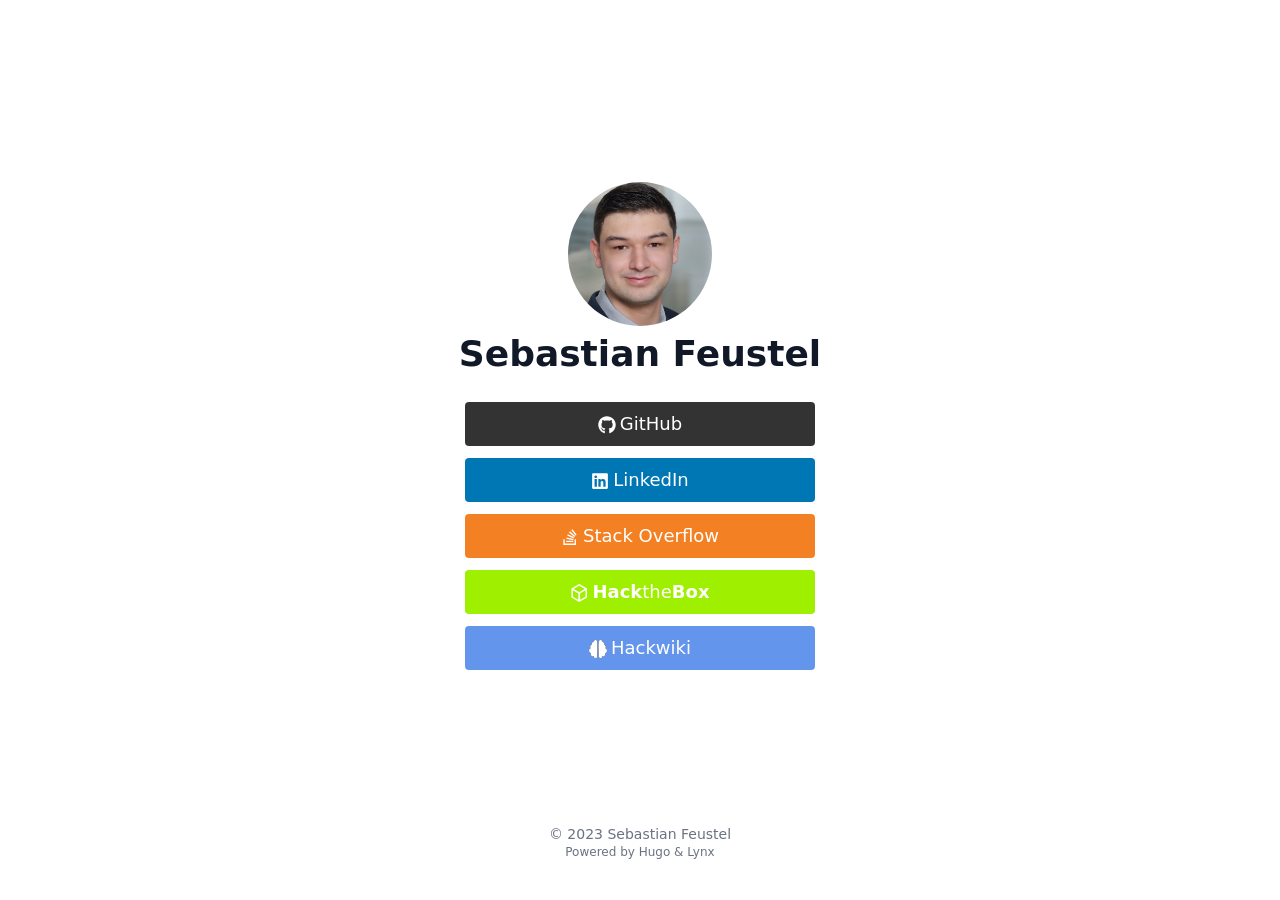
==== index.html @ b4633bc4 "deploy: 1fd97007da37c9fd7b7500e4344cee92bce7c989" ====
<!doctype html><html lang=en><head><meta charset=utf-8><meta http-equiv=content-language content="en"><meta name=viewport content="width=device-width,initial-scale=1"><meta http-equiv=x-ua-compatible content="ie=edge"><title>Sebastian Feustel</title><meta name=title content="Sebastian Feustel"><meta name=description content><link rel=canonical href=/><link rel=alternate type=application/rss+xml href=/index.xml title="Sebastian Feustel"><link type=text/css rel=stylesheet href=/css/main.bundle.min.7f6e13c1ea266395539e317a3285fc0cc90fae1aa5d94341750a1a6037266c50425f07208c9a11a8881cf51a8db56cc161882a29900868217fe468737ee3cead.css integrity="sha512-f24TweomY5VTnjF6MoX8DMkPrhql2UNBdQoaYDcmbFBCXwcgjJoRqIgc9RqNtWzBYYgqKZAIaCF/5GhzfuPOrQ=="><link rel=apple-touch-icon sizes=180x180 href=/apple-touch-icon.png><link rel=icon type=image/png sizes=32x32 href=/favicon-32x32.png><link rel=icon type=image/png sizes=16x16 href=/favicon-16x16.png><link rel=manifest href=/site.webmanifest><meta property="og:title" content="Sebastian Feustel"><meta property="og:description" content><meta property="og:type" content="website"><meta property="og:url" content="/"><meta name=twitter:card content="summary"><meta name=twitter:title content="Sebastian Feustel"><meta name=twitter:description content><meta name=generator content="Hugo 0.117.0"><meta name=author content="Sebastian Feustel"><link href=https://github.com/53845714nF rel=me><link href=https://www.linkedin.com/in/sebastian-feustel-842a1a1ab/ rel=me><link href=#ZgotmplZ rel=me><link href=#ZgotmplZ rel=me><link href=#ZgotmplZ rel=me></head><body class="flex flex-col h-screen px-6 m-auto text-lg leading-7 bg-neutral max-w-7xl text-neutral-900 dark:bg-neutral-800 dark:text-white sm:px-14 md:px-24 lg:px-32"><main class=flex-grow><article class="flex flex-col items-center justify-center h-full mt-10 text-center"><header class="flex flex-col items-center mb-3"><img class="mb-2 rounded-full h-36 w-36" width=144 height=144 alt="Sebastian Feustel" src=img/me.jpg><h1 class="text-4xl font-extrabold dark:text-white">Sebastian Feustel</h1></header><div class="flex flex-col flex-wrap min-w-full mt-4 sm:min-w-0"><a class="link link-github mb-3 min-w-full rounded py-2 text-lg sm:px-24" href=https://github.com/53845714nF target=_blank rel="me noopener noreferrer"><span class=mr-1><span class="relative inline-block align-text-bottom icon"><svg aria-hidden="true" focusable="false" data-prefix="fab" data-icon="github" class="svg-inline--fa fa-github fa-w-16" role="img" xmlns="http://www.w3.org/2000/svg" viewBox="0 0 496 512"><path fill="currentcolor" d="M165.9 397.4c0 2-2.3 3.6-5.2 3.6-3.3.3-5.6-1.3-5.6-3.6.0-2 2.3-3.6 5.2-3.6 3-.3 5.6 1.3 5.6 3.6zm-31.1-4.5c-.7 2 1.3 4.3 4.3 4.9 2.6 1 5.6.0 6.2-2s-1.3-4.3-4.3-5.2c-2.6-.7-5.5.3-6.2 2.3zm44.2-1.7c-2.9.7-4.9 2.6-4.6 4.9.3 2 2.9 3.3 5.9 2.6 2.9-.7 4.9-2.6 4.6-4.6-.3-1.9-3-3.2-5.9-2.9zM244.8 8C106.1 8 0 113.3.0 252c0 110.9 69.8 205.8 169.5 239.2 12.8 2.3 17.3-5.6 17.3-12.1.0-6.2-.3-40.4-.3-61.4.0.0-70 15-84.7-29.8.0.0-11.4-29.1-27.8-36.6.0.0-22.9-15.7 1.6-15.4.0.0 24.9 2 38.6 25.8 21.9 38.6 58.6 27.5 72.9 20.9 2.3-16 8.8-27.1 16-33.7-55.9-6.2-112.3-14.3-112.3-110.5.0-27.5 7.6-41.3 23.6-58.9-2.6-6.5-11.1-33.3 2.6-67.9 20.9-6.5 69 27 69 27 20-5.6 41.5-8.5 62.8-8.5s42.8 2.9 62.8 8.5c0 0 48.1-33.6 69-27 13.7 34.7 5.2 61.4 2.6 67.9 16 17.7 25.8 31.5 25.8 58.9.0 96.5-58.9 104.2-114.8 110.5 9.2 7.9 17 22.9 17 46.4.0 33.7-.3 75.4-.3 83.6.0 6.5 4.6 14.4 17.3 12.1C428.2 457.8 496 362.9 496 252 496 113.3 383.5 8 244.8 8zM97.2 352.9c-1.3 1-1 3.3.7 5.2 1.6 1.6 3.9 2.3 5.2 1 1.3-1 1-3.3-.7-5.2-1.6-1.6-3.9-2.3-5.2-1zm-10.8-8.1c-.7 1.3.3 2.9 2.3 3.9 1.6 1 3.6.7 4.3-.7.7-1.3-.3-2.9-2.3-3.9-2-.6-3.6-.3-4.3.7zm32.4 35.6c-1.6 1.3-1 4.3 1.3 6.2 2.3 2.3 5.2 2.6 6.5 1 1.3-1.3.7-4.3-1.3-6.2-2.2-2.3-5.2-2.6-6.5-1zm-11.4-14.7c-1.6 1-1.6 3.6.0 5.9 1.6 2.3 4.3 3.3 5.6 2.3 1.6-1.3 1.6-3.9.0-6.2-1.4-2.3-4-3.3-5.6-2z"/></svg></span></span>GitHub</a>
<a class="link link-linkedin mb-3 min-w-full rounded py-2 text-lg sm:px-24" href=https://www.linkedin.com/in/sebastian-feustel-842a1a1ab/ target=_blank rel="me noopener noreferrer"><span class=mr-1><span class="relative inline-block align-text-bottom icon"><svg aria-hidden="true" focusable="false" data-prefix="fab" data-icon="linkedin" class="svg-inline--fa fa-linkedin fa-w-14" role="img" xmlns="http://www.w3.org/2000/svg" viewBox="0 0 448 512"><path fill="currentcolor" d="M416 32H31.9C14.3 32 0 46.5.0 64.3v383.4C0 465.5 14.3 480 31.9 480H416c17.6.0 32-14.5 32-32.3V64.3c0-17.8-14.4-32.3-32-32.3zM135.4 416H69V202.2h66.5V416zm-33.2-243c-21.3.0-38.5-17.3-38.5-38.5S80.9 96 102.2 96c21.2.0 38.5 17.3 38.5 38.5.0 21.3-17.2 38.5-38.5 38.5zm282.1 243h-66.4V312c0-24.8-.5-56.7-34.5-56.7-34.6.0-39.9 27-39.9 54.9V416h-66.4V202.2h63.7v29.2h.9c8.9-16.8 30.6-34.5 62.9-34.5 67.2.0 79.7 44.3 79.7 101.9V416z"/></svg></span></span>LinkedIn</a>
<a class="link link-stack-overflow mb-3 min-w-full rounded py-2 text-lg sm:px-24" href=#ZgotmplZ target=_blank rel="me noopener noreferrer"><span class=mr-1><span class="relative inline-block align-text-bottom icon"><svg aria-hidden="true" focusable="false" data-prefix="fab" data-icon="stack-overflow" class="svg-inline--fa fa-stack-overflow fa-w-20" role="img" xmlns="http://www.w3.org/2000/svg" viewBox="0 0 384 512"><path fill="currentcolor" d="M290.7 311 95 269.7 86.8 309l195.7 41zm51-87L188.2 95.7l-25.5 30.8 153.5 128.3zm-31.2 39.7L129.2 179l-16.7 36.5L293.7 3e2zM262 32l-32 24 119.3 160.3 32-24zm20.5 328h-2e2v39.7h2e2zm39.7 80H42.7V320h-40v160h359.5V320h-40z"/></svg></span></span>Stack Overflow</a>
<a class="link link-hack-the-box mb-3 min-w-full rounded py-2 text-lg sm:px-24" href=https://app.hackthebox.com/profile/1563285 target=_blank rel="me noopener noreferrer"><span class=mr-1><span class="relative inline-block align-text-bottom icon"><svg width="800" height="800" viewBox="0 0 1024 1024" id="svg6" sodipodi:docname="hack-the-box.svg" inkscape:version="1.2.2 (b0a8486541, 2022-12-01)" xmlns:inkscape="http://www.inkscape.org/namespaces/inkscape" xmlns:sodipodi="http://sodipodi.sourceforge.net/DTD/sodipodi-0.dtd" xmlns="http://www.w3.org/2000/svg" xmlns:svg="http://www.w3.org/2000/svg"><sodipodi:namedview id="namedview3080" pagecolor="#ffffff" bordercolor="#666666" borderopacity="1" inkscape:showpageshadow="2" inkscape:pageopacity="0" inkscape:pagecheckerboard="0" inkscape:deskcolor="#d1d1d1" showgrid="false" inkscape:zoom=".5875" inkscape:cx="481.70213" inkscape:cy="465.53191" inkscape:window-width="1920" inkscape:window-height="1008" inkscape:window-x="0" inkscape:window-y="0" inkscape:window-maximized="1" inkscape:current-layer="svg6"/><defs id="defs10"/><path d="m514.12993 6.6526996c5.73215-1.581283 11.66193-1.383623 17.59174-.790641 7.5111.790641 13.8362 5.5344814 20.359 9.0923694C683.52462 90.855893 814.96858 166.95502 946.61019 242.8565c12.65025 6.32512 21.94028 19.766 21.14962 34.39285v469.838c.39533 13.24324-7.90639 25.49816-19.17301 31.62564-134.2112 77.48275-268.4224 155.16316-402.6336 232.64591-12.05726 7.9064-28.66072 8.104-40.91564.5929C373.1983 935.85274 241.55668 859.7536 109.71739 783.45683c-6.52277-3.95321-13.638552-7.11577-18.580037-13.04558-6.12746-6.72044-9.290012-15.81281-8.894705-24.90517V275.47041C81.847341 262.42484 90.149054 250.16992 101.21801 244.04246 233.84793 167.54801 366.28018 90.855893 498.71244 14.361434 503.85161 11.5942 508.59545 8.2339716 514.12993 6.6526996zm7.70874 93.8885404c-2.96489.39532-5.53447 1.97659-8.10407 3.36022-91.31895 52.77524-182.63791 105.35282-273.7592 158.32573-10.87131 6.12746-10.87131 23.91686.39532 29.84666 91.51661 53.17056 183.23089 105.94582 274.94517 158.91872 5.73214 3.75553 13.63854 3.75553 19.37069.0 91.71427-52.9729 183.42855-105.74816 274.94517-158.91872 11.06897-5.9298 11.26664-23.7192.19766-29.84666-91.51661-52.97291-183.2309-105.94582-274.94518-158.91872-3.75553-2.56958-8.49938-3.557877-13.04556-2.76723zM178.10779 373.90513c-6.9181 2.56958-11.46428 10.08067-11.06896 17.39409v316.05846c-.19766 7.11577 4.15086 13.63856 10.27832 16.80111 91.31895 52.77525 182.44025 105.55049 273.7592 158.12808 11.26663 6.9181 26.88179-2.76725 26.09113-15.81281V550.21793c.19767-6.52279-3.16255-12.84791-8.69703-16.20814L194.51358 375.68406c-4.74385-2.96489-11.06897-4.34852-16.40579-1.77893zm681.53197-.19767c-8.10406 3.75554-15.4175 8.69706-23.3239 13.04558-84.59852 48.82204-169.19702 97.84173-253.79554 146.66378-6.32514 3.16256-10.08066 9.883-9.883 16.99876v316.05848c-.79065 13.04556 14.8245 22.73091 26.09113 16.01047 91.31896-52.77525 182.63792-105.55049 273.75921-158.12808 6.12746-2.96489 10.67365-9.68532 10.27832-16.60344V389.9156c.19768-11.46429-12.65025-20.55667-23.12622-16.20814z" style="fill:#fff;stroke-width:1.97661" id="path4"/></svg></span></span><b>Hack</b>the<b>Box</b></a>
<a class="link link-hackwiki mb-3 min-w-full rounded py-2 text-lg sm:px-24" href=https://hackwiki.de target=_blank rel="me noopener noreferrer"><span class=mr-1><span class="relative inline-block align-text-bottom icon"><svg viewBox="0 0 512 512" id="svg4" sodipodi:docname="hackwiki.svg" inkscape:version="1.2.2 (b0a8486541, 2022-12-01)" xmlns:inkscape="http://www.inkscape.org/namespaces/inkscape" xmlns:sodipodi="http://sodipodi.sourceforge.net/DTD/sodipodi-0.dtd" xmlns="http://www.w3.org/2000/svg" xmlns:svg="http://www.w3.org/2000/svg"><defs id="defs8"/><sodipodi:namedview id="namedview6" pagecolor="#ffffff" bordercolor="#666666" borderopacity="1" inkscape:showpageshadow="2" inkscape:pageopacity="0" inkscape:pagecheckerboard="0" inkscape:deskcolor="#d1d1d1" showgrid="false" inkscape:zoom="1.8359375" inkscape:cx="256" inkscape:cy="256.27234" inkscape:window-width="1920" inkscape:window-height="1008" inkscape:window-x="0" inkscape:window-y="0" inkscape:window-maximized="1" inkscape:current-layer="svg4"/><path d="M184 0c30.9.0 56 25.1 56 56V456c0 30.9-25.1 56-56 56-28.9.0-52.7-21.9-55.7-50.1-5.2 1.4-10.7 2.1-16.3 2.1-35.3.0-64-28.7-64-64 0-7.4 1.3-14.6 3.6-21.2C21.4 367.4.0 338.2.0 304c0-31.9 18.7-59.5 45.8-72.3C37.1 220.8 32 207 32 192c0-30.7 21.6-56.3 50.4-62.6C80.8 123.9 80 118 80 112c0-29.9 20.6-55.1 48.3-62.1C131.3 21.9 155.1.0 184 0zM328 0c28.9.0 52.6 21.9 55.7 49.9C411.5 56.9 432 82 432 112c0 6-.8 11.9-2.4 17.4 28.8 6.2 50.4 31.9 50.4 62.6.0 15-5.1 28.8-13.8 39.7C493.3 244.5 512 272.1 512 304c0 34.2-21.4 63.4-51.6 74.8 2.3 6.6 3.6 13.8 3.6 21.2.0 35.3-28.7 64-64 64-5.6.0-11.1-.7-16.3-2.1-3 28.2-26.8 50.1-55.7 50.1-30.9.0-56-25.1-56-56V56c0-30.9 25.1-56 56-56z" id="path2"/><path style="fill:#fff;stroke-width:.544681" d="m181.37872 511.61745c-14.07745-.8523-25.9601-6.07844-36.07675-15.867-8.82254-8.53642-14.37584-19.2672-16.46644-31.81854-.18711-1.1234-.61639-2.04255-.95393-2.04255-.33755.0-2.71623.39633-5.28596.88073-6.90393 1.30142-19.17623.79985-26.370801-1.07777-6.018615-1.57072-14.839601-5.57887-20.020148-9.09691-4.410597-2.99518-11.795521-10.08077-15.273864-14.65476-3.817913-5.02052-8.897544-15.55378-10.646471-22.07682-1.338405-4.9919-1.461451-6.31114-1.47327-15.79574-.01192-9.56293.09877-10.76079 1.457366-15.7715.808645-2.98241 1.287775-5.56657 1.064735-5.74259-.22304-.17603-1.998719-1.04171-3.945953-1.92374-23.062322-10.44653-39.420179-30.58462-45.2967168-55.7646C.48515143 313.98694.09755043 298.84139 1.3340624 291.30711c1.8137992-11.05179 6.4950925-22.6741 13.0145356-32.31137 6.50653-9.61817 19.710568-21.28688 29.324964-25.91513l2.550159-1.22761-2.360411-3.31374c-4.975199-6.98458-9.110279-17.00588-10.694516-25.91798-1.014266-5.70574-.89019-16.64487.255225-22.50185 3.221857-16.4747 13.126514-31.45853 26.988642-40.82859 5.110523-3.45444 12.764955-7.08469 17.96279-8.51917 2.21458-.61117 4.105129-1.18984 4.201216-1.28592.09608-.0961-.183263-1.51139-.620773-3.14512-2.059977-7.69224-2.056905-19.69759.0073-28.60465 5.040635-21.750174 21.371126-39.468011 42.853726-46.49434l3.62545-1.185778.63191-3.649208C133.30577 21.97049 154.51284 2.6011767 179.1952.62909091 208.3055-1.6967804 233.82788 18.043869 238.86009 46.777731c1.20732 6.893824 1.20732 411.550719.0 418.444539-1.40229 8.00704-4.50374 15.61734-9.18556 22.53943-2.95472 4.36857-10.15607 11.47765-14.52562 14.33952-7.63112 4.99806-17.24278 8.54082-24.71719 9.11052-2.1332.16259-4.49132.35378-5.24025.42486-.74894.0711-2.46468.0625-3.81277-.0192z" id="path183"/><path style="fill:#fff;stroke-width:.544681" d="m322.92063 511.38238c-18.49696-1.46314-36.00519-13.41063-44.59191-30.42919-2.43601-4.82808-4.23407-10.27924-5.18883-15.73092-1.20732-6.89382-1.20732-411.550715.0-418.444539 2.09325-11.952436 7.348-21.897783 16.08195-30.437305 7.84069-7.6661411 17.42916-12.7826113 28.04212-14.9634554 5.41578-1.11288187 15.47494-1.15526638 20.98285-.088412 22.67807 4.3926289 40.39751 22.2934694 44.63847 45.0954434l.6745 3.626554 4.98607 1.726754c18.13441 6.280237 32.43943 20.205237 39.1829 38.141975 4.11465 10.944435 5.07956 26.139425 2.31536 36.461345-.43751 1.63373-.71686 3.04903-.62078 3.14512.0961.0961 1.98664.67475 4.20122 1.28592 5.01397 1.38374 12.99727 5.1244 17.91793 8.39565 13.90039 9.24096 24.3033 25.33538 27.2841 42.2114.92625 5.24409.92625 15.99847.0 21.24256-1.56823 8.87865-5.16437 17.67431-10.37928 25.38622l-2.61784 3.87133 2.52356 1.2147c5.96617 2.87176 13.53152 8.51228 19.71501 14.69899 9.55743 9.56241 15.41914 19.0132 19.57931 31.5676 3.18753 9.61919 3.99915 15.67093 3.64764 27.19806-.40711 13.35022-2.45387 21.72158-8.07411 33.02367-7.68336 15.45093-20.12785 27.77308-36.14239 35.78709-3.60295 1.80299-6.6091 3.33574-6.68033 3.40611-.0712.0704.53045 2.56158 1.33707 5.53602 1.35393 4.99266 1.46572 6.20303 1.45529 15.75702-.0104 9.53565-.12747 10.77697-1.48963 15.79574-1.77816 6.5515-6.87718 17.13966-10.63171 22.07682-3.47834 4.57399-10.86326 11.65958-15.27386 14.65476-5.14494 3.49385-13.78858 7.41777-19.93148 9.0482-7.46043 1.98012-19.0657 2.44942-26.67795 1.0788-2.88992-.52034-5.36249-.838-5.49458-.7059-.1321.13209-.49677 1.68944-.81039 3.46077-2.01664 11.39007-7.74817 22.112-16.18288 30.27317-12.07974 11.68799-26.87018 16.96932-43.7774 15.63193z" id="path185"/></svg></span></span>Hackwiki</a></div></article></main><footer class=py-10><div class=text-center><p class="text-sm text-neutral-500 dark:text-neutral-400">&copy;
2023
Sebastian Feustel</p><p class="text-xs text-neutral-500 dark:text-neutral-400">Powered by <a class="hover:underline hover:decoration-primary-400 hover:text-primary-500" href=https://gohugo.io/ target=_blank rel="noopener noreferrer">Hugo</a> & <a class="hover:underline hover:decoration-primary-400 hover:text-primary-500" href=https://git.io/hugo-lynx target=_blank rel="noopener noreferrer">Lynx</a></p></div></footer></body></html>
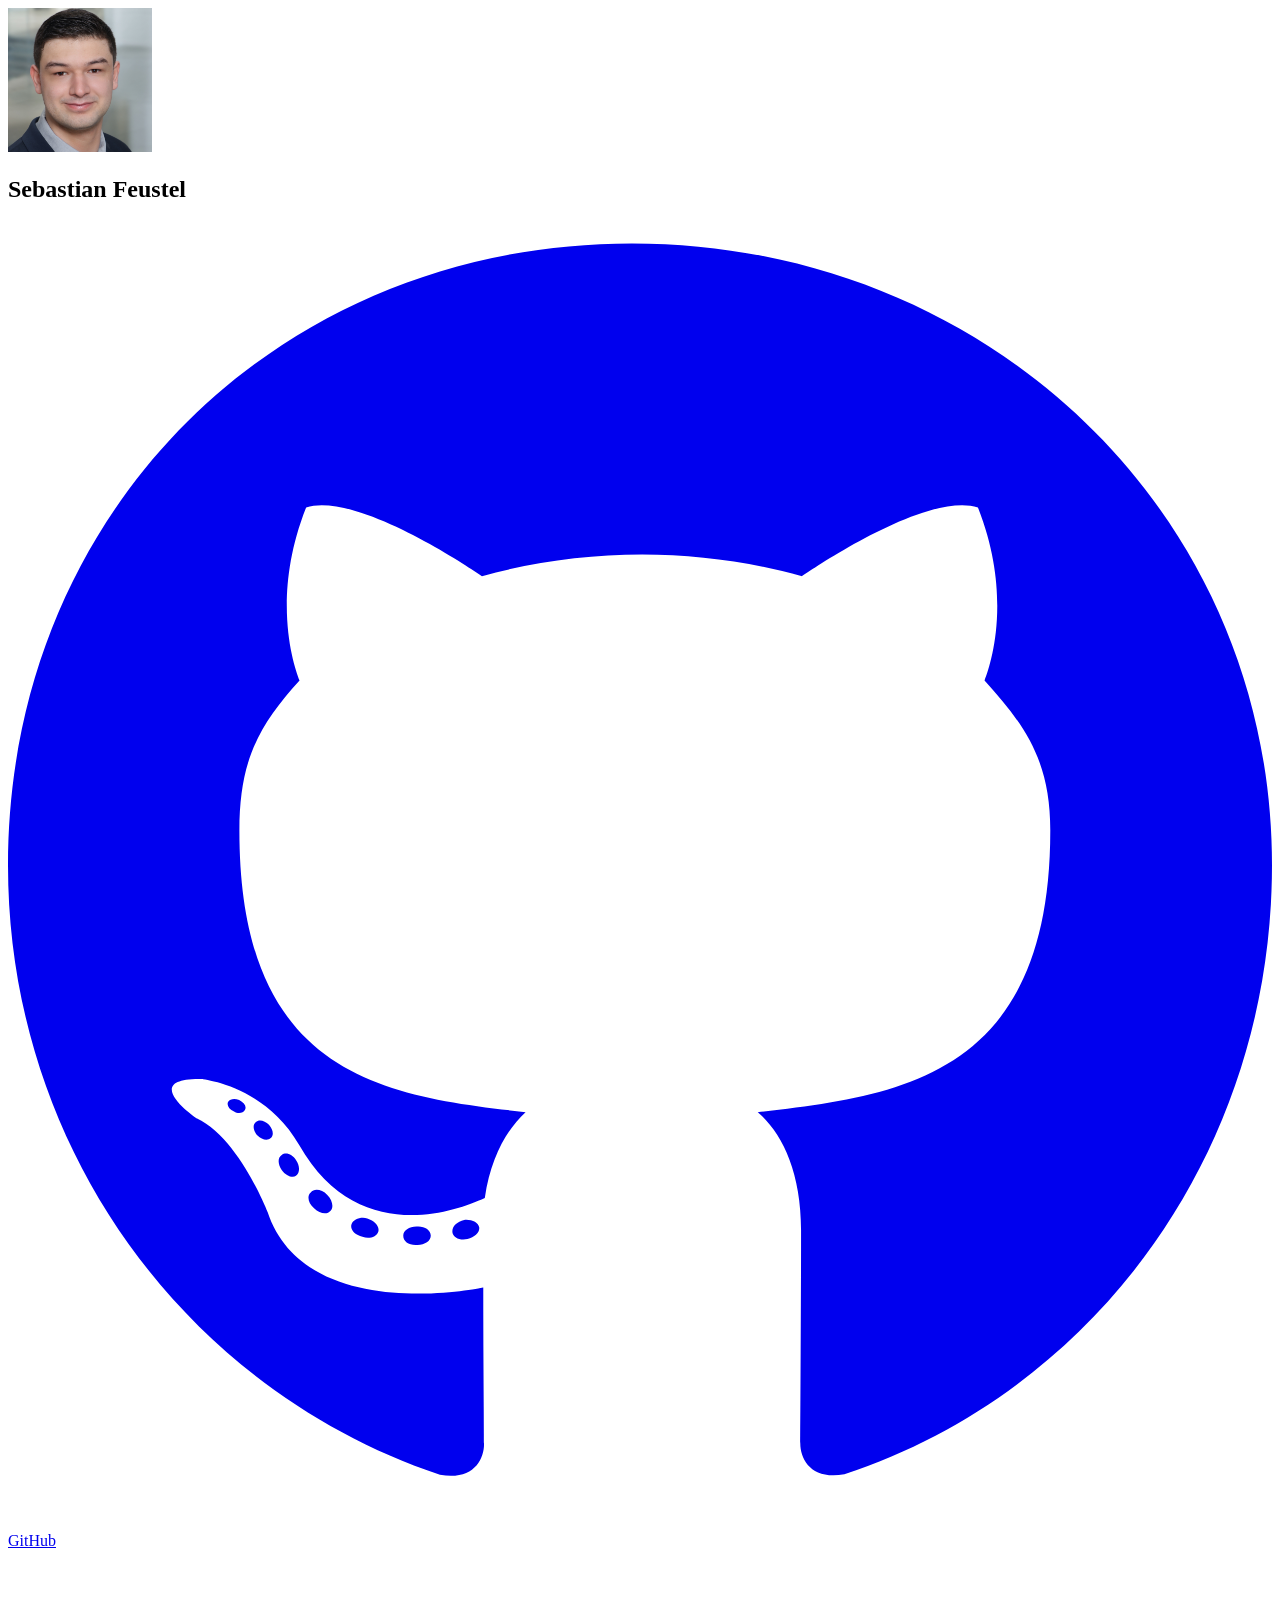
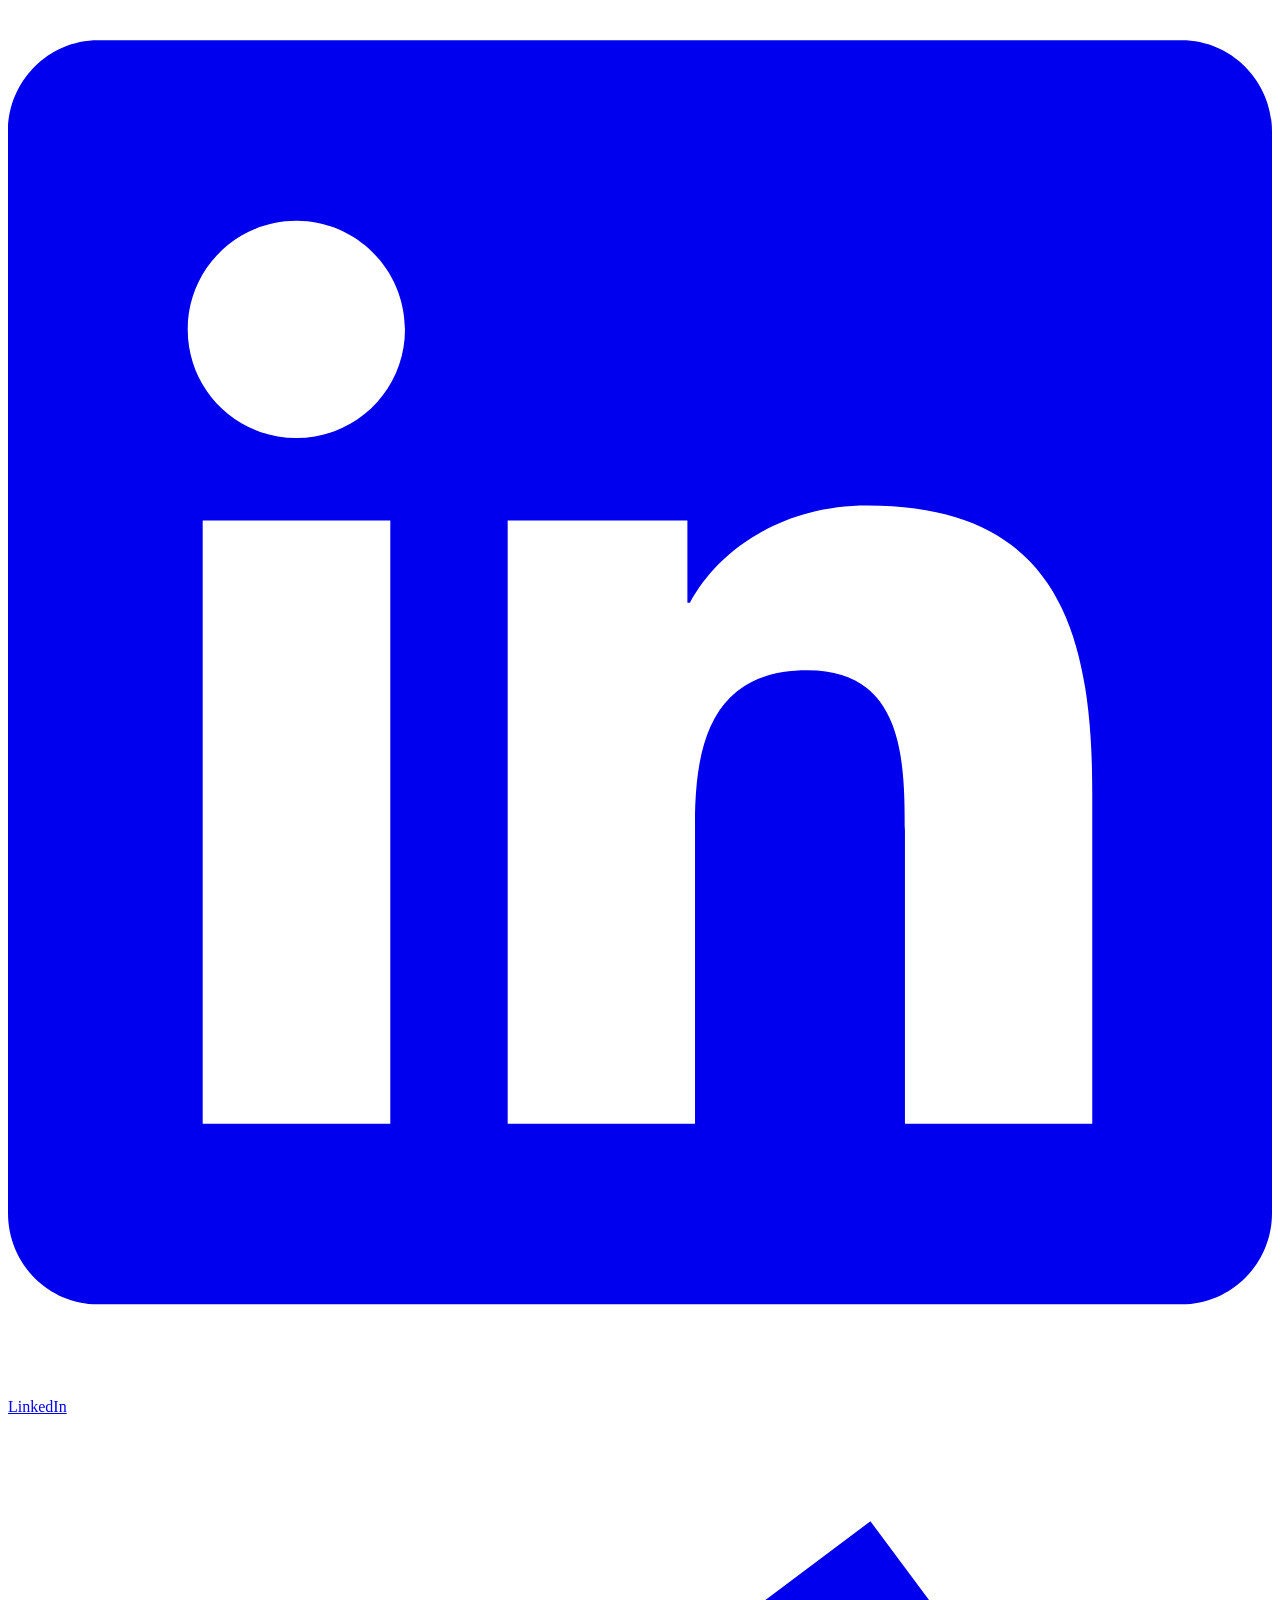
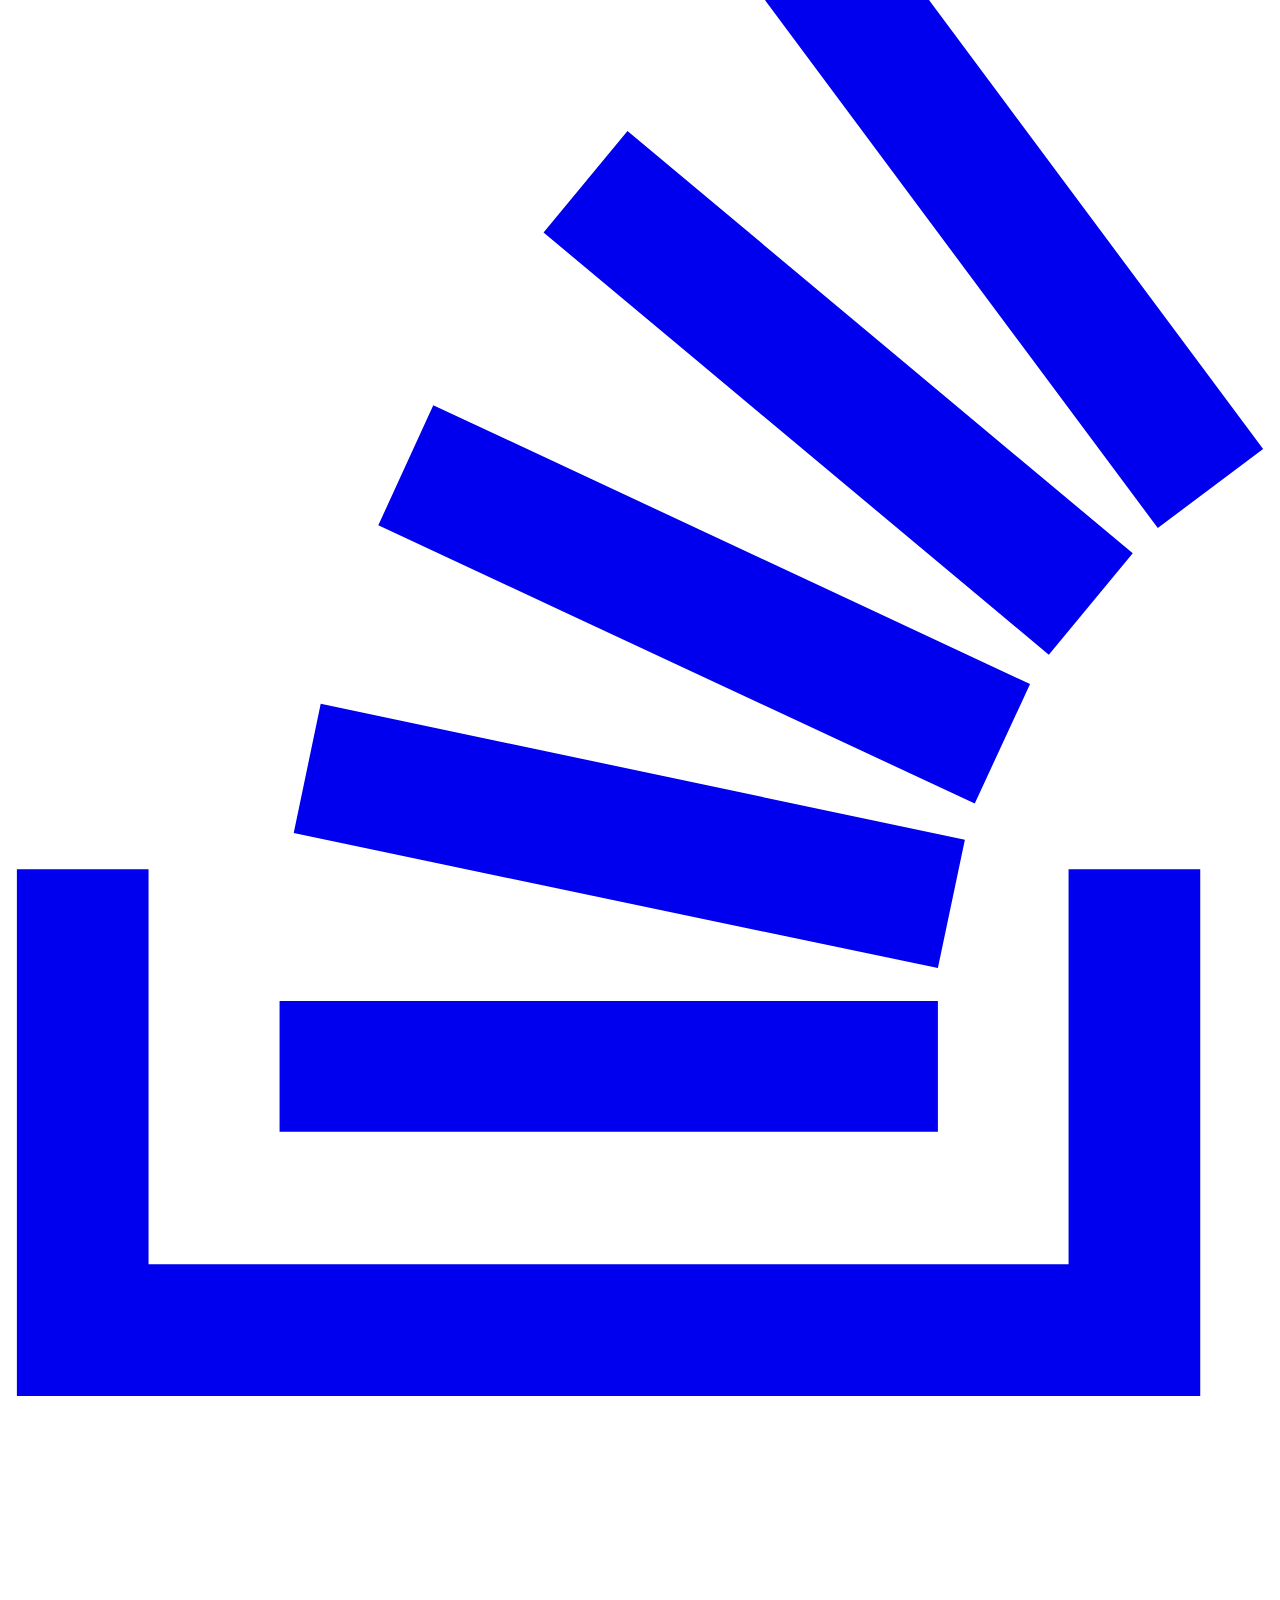
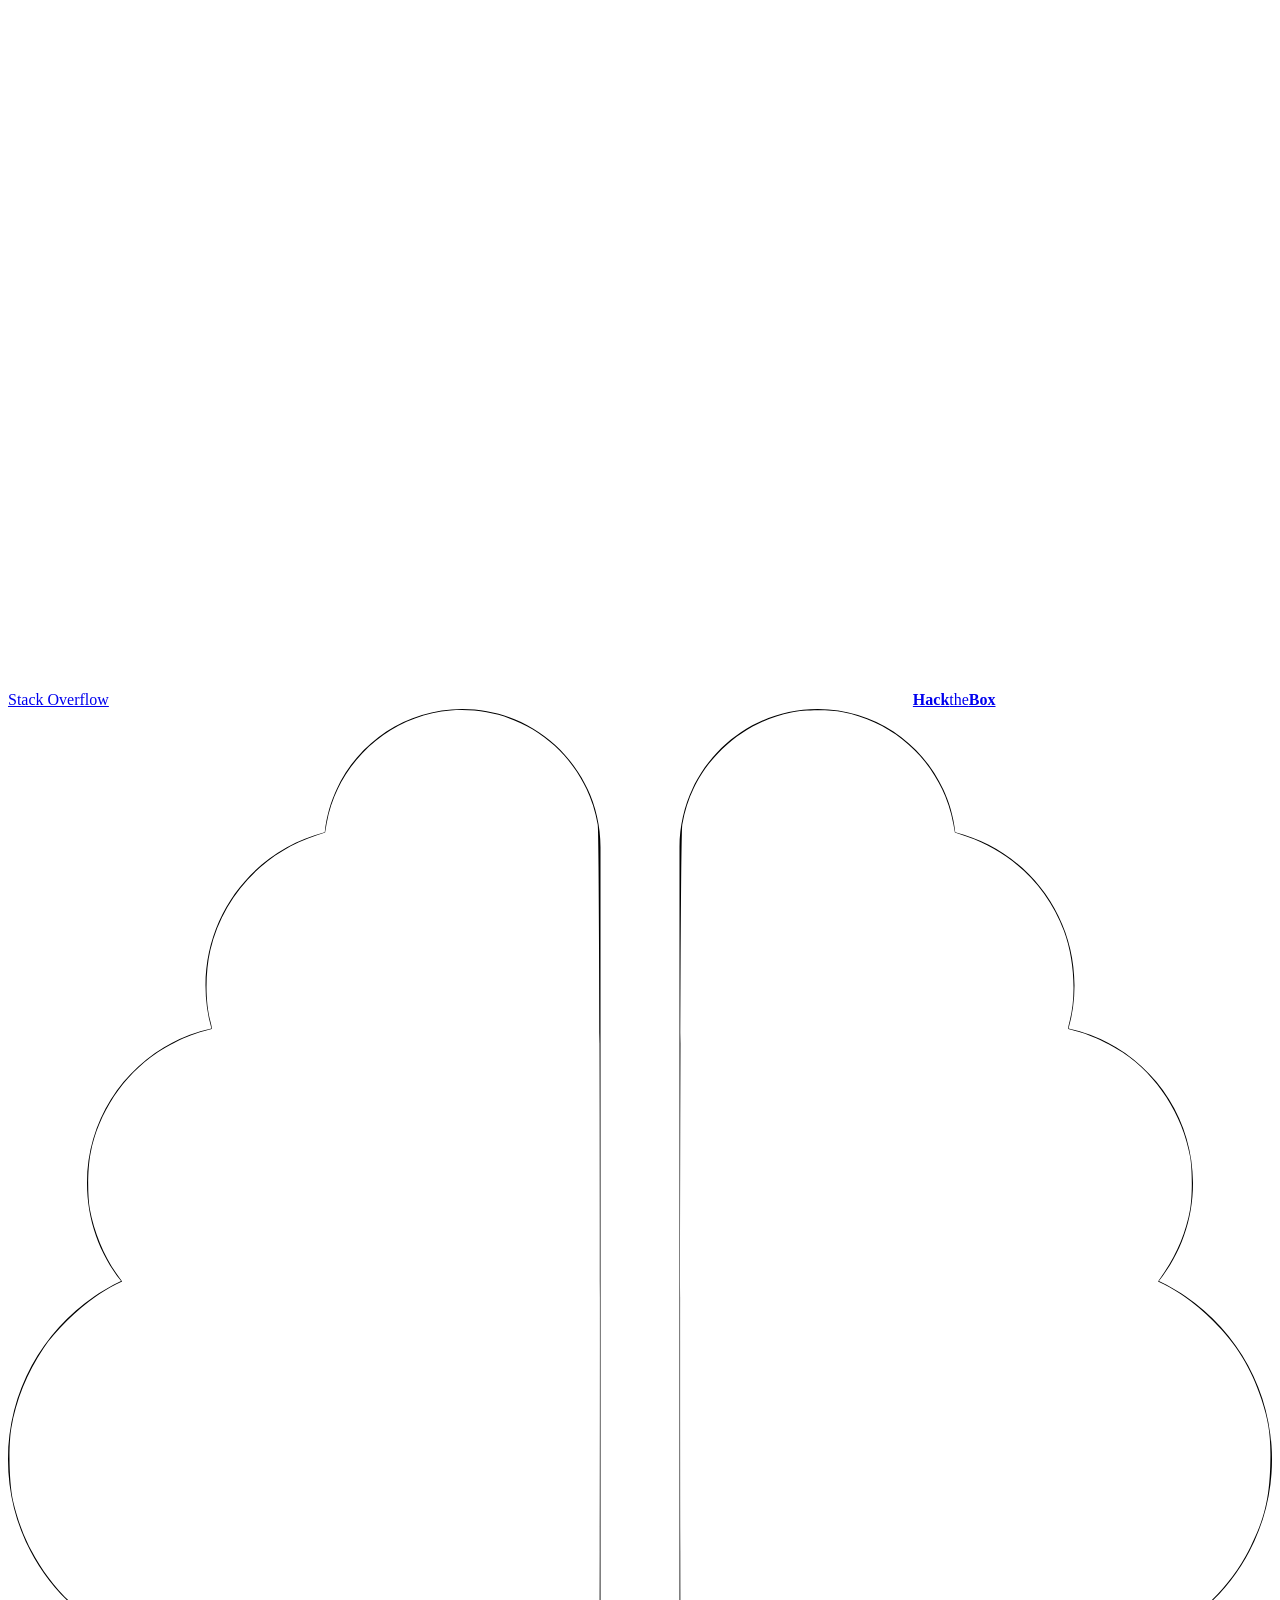
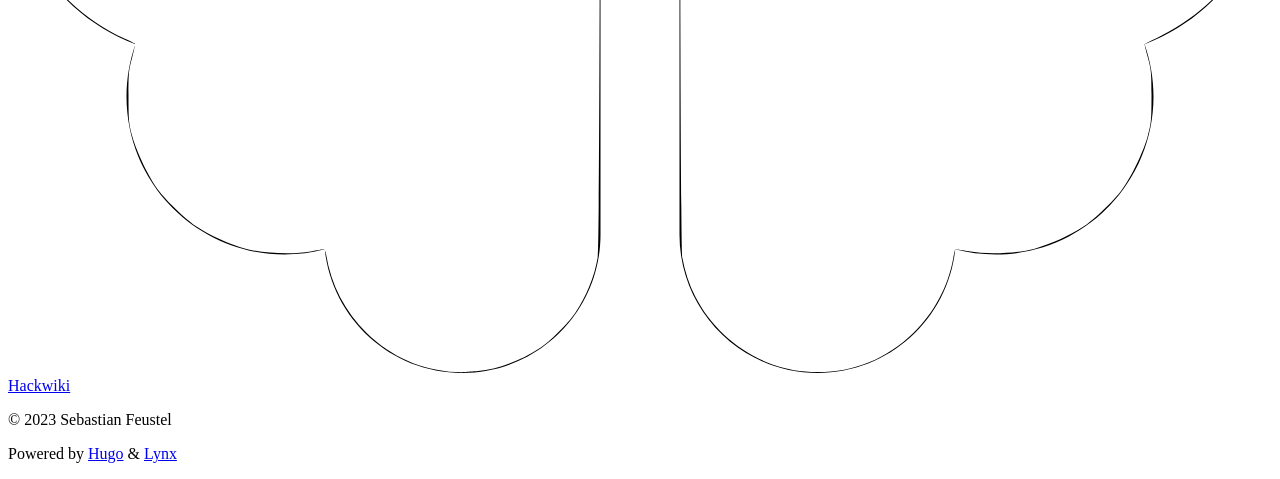
==== commit 4f25f7fa: "deploy: f27b36c3a55a038a678c74c3d92594d13103080b" ====
--- a/index.html
+++ b/index.html
@@ -1,4 +1,4 @@
-<!doctype html><html lang=en><head><meta charset=utf-8><meta http-equiv=content-language content="en"><meta name=viewport content="width=device-width,initial-scale=1"><meta http-equiv=x-ua-compatible content="ie=edge"><title>Sebastian Feustel</title><meta name=title content="Sebastian Feustel"><meta name=description content><link rel=canonical href=/><link rel=alternate type=application/rss+xml href=/index.xml title="Sebastian Feustel"><link type=text/css rel=stylesheet href=/css/main.bundle.min.7f6e13c1ea266395539e317a3285fc0cc90fae1aa5d94341750a1a6037266c50425f07208c9a11a8881cf51a8db56cc161882a29900868217fe468737ee3cead.css integrity="sha512-f24TweomY5VTnjF6MoX8DMkPrhql2UNBdQoaYDcmbFBCXwcgjJoRqIgc9RqNtWzBYYgqKZAIaCF/5GhzfuPOrQ=="><link rel=apple-touch-icon sizes=180x180 href=/apple-touch-icon.png><link rel=icon type=image/png sizes=32x32 href=/favicon-32x32.png><link rel=icon type=image/png sizes=16x16 href=/favicon-16x16.png><link rel=manifest href=/site.webmanifest><meta property="og:title" content="Sebastian Feustel"><meta property="og:description" content><meta property="og:type" content="website"><meta property="og:url" content="/"><meta name=twitter:card content="summary"><meta name=twitter:title content="Sebastian Feustel"><meta name=twitter:description content><meta name=generator content="Hugo 0.117.0"><meta name=author content="Sebastian Feustel"><link href=https://github.com/53845714nF rel=me><link href=https://www.linkedin.com/in/sebastian-feustel-842a1a1ab/ rel=me><link href=#ZgotmplZ rel=me><link href=#ZgotmplZ rel=me><link href=#ZgotmplZ rel=me></head><body class="flex flex-col h-screen px-6 m-auto text-lg leading-7 bg-neutral max-w-7xl text-neutral-900 dark:bg-neutral-800 dark:text-white sm:px-14 md:px-24 lg:px-32"><main class=flex-grow><article class="flex flex-col items-center justify-center h-full mt-10 text-center"><header class="flex flex-col items-center mb-3"><img class="mb-2 rounded-full h-36 w-36" width=144 height=144 alt="Sebastian Feustel" src=img/me.jpg><h1 class="text-4xl font-extrabold dark:text-white">Sebastian Feustel</h1></header><div class="flex flex-col flex-wrap min-w-full mt-4 sm:min-w-0"><a class="link link-github mb-3 min-w-full rounded py-2 text-lg sm:px-24" href=https://github.com/53845714nF target=_blank rel="me noopener noreferrer"><span class=mr-1><span class="relative inline-block align-text-bottom icon"><svg aria-hidden="true" focusable="false" data-prefix="fab" data-icon="github" class="svg-inline--fa fa-github fa-w-16" role="img" xmlns="http://www.w3.org/2000/svg" viewBox="0 0 496 512"><path fill="currentcolor" d="M165.9 397.4c0 2-2.3 3.6-5.2 3.6-3.3.3-5.6-1.3-5.6-3.6.0-2 2.3-3.6 5.2-3.6 3-.3 5.6 1.3 5.6 3.6zm-31.1-4.5c-.7 2 1.3 4.3 4.3 4.9 2.6 1 5.6.0 6.2-2s-1.3-4.3-4.3-5.2c-2.6-.7-5.5.3-6.2 2.3zm44.2-1.7c-2.9.7-4.9 2.6-4.6 4.9.3 2 2.9 3.3 5.9 2.6 2.9-.7 4.9-2.6 4.6-4.6-.3-1.9-3-3.2-5.9-2.9zM244.8 8C106.1 8 0 113.3.0 252c0 110.9 69.8 205.8 169.5 239.2 12.8 2.3 17.3-5.6 17.3-12.1.0-6.2-.3-40.4-.3-61.4.0.0-70 15-84.7-29.8.0.0-11.4-29.1-27.8-36.6.0.0-22.9-15.7 1.6-15.4.0.0 24.9 2 38.6 25.8 21.9 38.6 58.6 27.5 72.9 20.9 2.3-16 8.8-27.1 16-33.7-55.9-6.2-112.3-14.3-112.3-110.5.0-27.5 7.6-41.3 23.6-58.9-2.6-6.5-11.1-33.3 2.6-67.9 20.9-6.5 69 27 69 27 20-5.6 41.5-8.5 62.8-8.5s42.8 2.9 62.8 8.5c0 0 48.1-33.6 69-27 13.7 34.7 5.2 61.4 2.6 67.9 16 17.7 25.8 31.5 25.8 58.9.0 96.5-58.9 104.2-114.8 110.5 9.2 7.9 17 22.9 17 46.4.0 33.7-.3 75.4-.3 83.6.0 6.5 4.6 14.4 17.3 12.1C428.2 457.8 496 362.9 496 252 496 113.3 383.5 8 244.8 8zM97.2 352.9c-1.3 1-1 3.3.7 5.2 1.6 1.6 3.9 2.3 5.2 1 1.3-1 1-3.3-.7-5.2-1.6-1.6-3.9-2.3-5.2-1zm-10.8-8.1c-.7 1.3.3 2.9 2.3 3.9 1.6 1 3.6.7 4.3-.7.7-1.3-.3-2.9-2.3-3.9-2-.6-3.6-.3-4.3.7zm32.4 35.6c-1.6 1.3-1 4.3 1.3 6.2 2.3 2.3 5.2 2.6 6.5 1 1.3-1.3.7-4.3-1.3-6.2-2.2-2.3-5.2-2.6-6.5-1zm-11.4-14.7c-1.6 1-1.6 3.6.0 5.9 1.6 2.3 4.3 3.3 5.6 2.3 1.6-1.3 1.6-3.9.0-6.2-1.4-2.3-4-3.3-5.6-2z"/></svg></span></span>GitHub</a>
+<!doctype html><html lang=en><head><meta charset=utf-8><meta http-equiv=content-language content="en"><meta name=viewport content="width=device-width,initial-scale=1"><meta http-equiv=x-ua-compatible content="ie=edge"><title>Sebastian Feustel</title><meta name=title content="Sebastian Feustel"><meta name=description content><link rel=canonical href=https://53845714nf.github.io/linklist/><link rel=alternate type=application/rss+xml href=/linklist/index.xml title="Sebastian Feustel"><link type=text/css rel=stylesheet href=/linklist/css/main.bundle.min.7f6e13c1ea266395539e317a3285fc0cc90fae1aa5d94341750a1a6037266c50425f07208c9a11a8881cf51a8db56cc161882a29900868217fe468737ee3cead.css integrity="sha512-f24TweomY5VTnjF6MoX8DMkPrhql2UNBdQoaYDcmbFBCXwcgjJoRqIgc9RqNtWzBYYgqKZAIaCF/5GhzfuPOrQ=="><link rel=apple-touch-icon sizes=180x180 href=/linklist/apple-touch-icon.png><link rel=icon type=image/png sizes=32x32 href=/linklist/favicon-32x32.png><link rel=icon type=image/png sizes=16x16 href=/linklist/favicon-16x16.png><link rel=manifest href=/linklist/site.webmanifest><meta property="og:title" content="Sebastian Feustel"><meta property="og:description" content><meta property="og:type" content="website"><meta property="og:url" content="https://53845714nf.github.io/linklist/"><meta name=twitter:card content="summary"><meta name=twitter:title content="Sebastian Feustel"><meta name=twitter:description content><meta name=generator content="Hugo 0.117.0"><meta name=author content="Sebastian Feustel"><link href=https://github.com/53845714nF rel=me><link href=https://www.linkedin.com/in/sebastian-feustel-842a1a1ab/ rel=me><link href=#ZgotmplZ rel=me><link href=#ZgotmplZ rel=me><link href=#ZgotmplZ rel=me></head><body class="flex flex-col h-screen px-6 m-auto text-lg leading-7 bg-neutral max-w-7xl text-neutral-900 dark:bg-neutral-800 dark:text-white sm:px-14 md:px-24 lg:px-32"><main class=flex-grow><article class="flex flex-col items-center justify-center h-full mt-10 text-center"><header class="flex flex-col items-center mb-3"><img class="mb-2 rounded-full h-36 w-36" width=144 height=144 alt="Sebastian Feustel" src=img/me.jpg><h1 class="text-4xl font-extrabold dark:text-white">Sebastian Feustel</h1></header><div class="flex flex-col flex-wrap min-w-full mt-4 sm:min-w-0"><a class="link link-github mb-3 min-w-full rounded py-2 text-lg sm:px-24" href=https://github.com/53845714nF target=_blank rel="me noopener noreferrer"><span class=mr-1><span class="relative inline-block align-text-bottom icon"><svg aria-hidden="true" focusable="false" data-prefix="fab" data-icon="github" class="svg-inline--fa fa-github fa-w-16" role="img" xmlns="http://www.w3.org/2000/svg" viewBox="0 0 496 512"><path fill="currentcolor" d="M165.9 397.4c0 2-2.3 3.6-5.2 3.6-3.3.3-5.6-1.3-5.6-3.6.0-2 2.3-3.6 5.2-3.6 3-.3 5.6 1.3 5.6 3.6zm-31.1-4.5c-.7 2 1.3 4.3 4.3 4.9 2.6 1 5.6.0 6.2-2s-1.3-4.3-4.3-5.2c-2.6-.7-5.5.3-6.2 2.3zm44.2-1.7c-2.9.7-4.9 2.6-4.6 4.9.3 2 2.9 3.3 5.9 2.6 2.9-.7 4.9-2.6 4.6-4.6-.3-1.9-3-3.2-5.9-2.9zM244.8 8C106.1 8 0 113.3.0 252c0 110.9 69.8 205.8 169.5 239.2 12.8 2.3 17.3-5.6 17.3-12.1.0-6.2-.3-40.4-.3-61.4.0.0-70 15-84.7-29.8.0.0-11.4-29.1-27.8-36.6.0.0-22.9-15.7 1.6-15.4.0.0 24.9 2 38.6 25.8 21.9 38.6 58.6 27.5 72.9 20.9 2.3-16 8.8-27.1 16-33.7-55.9-6.2-112.3-14.3-112.3-110.5.0-27.5 7.6-41.3 23.6-58.9-2.6-6.5-11.1-33.3 2.6-67.9 20.9-6.5 69 27 69 27 20-5.6 41.5-8.5 62.8-8.5s42.8 2.9 62.8 8.5c0 0 48.1-33.6 69-27 13.7 34.7 5.2 61.4 2.6 67.9 16 17.7 25.8 31.5 25.8 58.9.0 96.5-58.9 104.2-114.8 110.5 9.2 7.9 17 22.9 17 46.4.0 33.7-.3 75.4-.3 83.6.0 6.5 4.6 14.4 17.3 12.1C428.2 457.8 496 362.9 496 252 496 113.3 383.5 8 244.8 8zM97.2 352.9c-1.3 1-1 3.3.7 5.2 1.6 1.6 3.9 2.3 5.2 1 1.3-1 1-3.3-.7-5.2-1.6-1.6-3.9-2.3-5.2-1zm-10.8-8.1c-.7 1.3.3 2.9 2.3 3.9 1.6 1 3.6.7 4.3-.7.7-1.3-.3-2.9-2.3-3.9-2-.6-3.6-.3-4.3.7zm32.4 35.6c-1.6 1.3-1 4.3 1.3 6.2 2.3 2.3 5.2 2.6 6.5 1 1.3-1.3.7-4.3-1.3-6.2-2.2-2.3-5.2-2.6-6.5-1zm-11.4-14.7c-1.6 1-1.6 3.6.0 5.9 1.6 2.3 4.3 3.3 5.6 2.3 1.6-1.3 1.6-3.9.0-6.2-1.4-2.3-4-3.3-5.6-2z"/></svg></span></span>GitHub</a>
 <a class="link link-linkedin mb-3 min-w-full rounded py-2 text-lg sm:px-24" href=https://www.linkedin.com/in/sebastian-feustel-842a1a1ab/ target=_blank rel="me noopener noreferrer"><span class=mr-1><span class="relative inline-block align-text-bottom icon"><svg aria-hidden="true" focusable="false" data-prefix="fab" data-icon="linkedin" class="svg-inline--fa fa-linkedin fa-w-14" role="img" xmlns="http://www.w3.org/2000/svg" viewBox="0 0 448 512"><path fill="currentcolor" d="M416 32H31.9C14.3 32 0 46.5.0 64.3v383.4C0 465.5 14.3 480 31.9 480H416c17.6.0 32-14.5 32-32.3V64.3c0-17.8-14.4-32.3-32-32.3zM135.4 416H69V202.2h66.5V416zm-33.2-243c-21.3.0-38.5-17.3-38.5-38.5S80.9 96 102.2 96c21.2.0 38.5 17.3 38.5 38.5.0 21.3-17.2 38.5-38.5 38.5zm282.1 243h-66.4V312c0-24.8-.5-56.7-34.5-56.7-34.6.0-39.9 27-39.9 54.9V416h-66.4V202.2h63.7v29.2h.9c8.9-16.8 30.6-34.5 62.9-34.5 67.2.0 79.7 44.3 79.7 101.9V416z"/></svg></span></span>LinkedIn</a>
 <a class="link link-stack-overflow mb-3 min-w-full rounded py-2 text-lg sm:px-24" href=#ZgotmplZ target=_blank rel="me noopener noreferrer"><span class=mr-1><span class="relative inline-block align-text-bottom icon"><svg aria-hidden="true" focusable="false" data-prefix="fab" data-icon="stack-overflow" class="svg-inline--fa fa-stack-overflow fa-w-20" role="img" xmlns="http://www.w3.org/2000/svg" viewBox="0 0 384 512"><path fill="currentcolor" d="M290.7 311 95 269.7 86.8 309l195.7 41zm51-87L188.2 95.7l-25.5 30.8 153.5 128.3zm-31.2 39.7L129.2 179l-16.7 36.5L293.7 3e2zM262 32l-32 24 119.3 160.3 32-24zm20.5 328h-2e2v39.7h2e2zm39.7 80H42.7V320h-40v160h359.5V320h-40z"/></svg></span></span>Stack Overflow</a>
 <a class="link link-hack-the-box mb-3 min-w-full rounded py-2 text-lg sm:px-24" href=https://app.hackthebox.com/profile/1563285 target=_blank rel="me noopener noreferrer"><span class=mr-1><span class="relative inline-block align-text-bottom icon"><svg width="800" height="800" viewBox="0 0 1024 1024" id="svg6" sodipodi:docname="hack-the-box.svg" inkscape:version="1.2.2 (b0a8486541, 2022-12-01)" xmlns:inkscape="http://www.inkscape.org/namespaces/inkscape" xmlns:sodipodi="http://sodipodi.sourceforge.net/DTD/sodipodi-0.dtd" xmlns="http://www.w3.org/2000/svg" xmlns:svg="http://www.w3.org/2000/svg"><sodipodi:namedview id="namedview3080" pagecolor="#ffffff" bordercolor="#666666" borderopacity="1" inkscape:showpageshadow="2" inkscape:pageopacity="0" inkscape:pagecheckerboard="0" inkscape:deskcolor="#d1d1d1" showgrid="false" inkscape:zoom=".5875" inkscape:cx="481.70213" inkscape:cy="465.53191" inkscape:window-width="1920" inkscape:window-height="1008" inkscape:window-x="0" inkscape:window-y="0" inkscape:window-maximized="1" inkscape:current-layer="svg6"/><defs id="defs10"/><path d="m514.12993 6.6526996c5.73215-1.581283 11.66193-1.383623 17.59174-.790641 7.5111.790641 13.8362 5.5344814 20.359 9.0923694C683.52462 90.855893 814.96858 166.95502 946.61019 242.8565c12.65025 6.32512 21.94028 19.766 21.14962 34.39285v469.838c.39533 13.24324-7.90639 25.49816-19.17301 31.62564-134.2112 77.48275-268.4224 155.16316-402.6336 232.64591-12.05726 7.9064-28.66072 8.104-40.91564.5929C373.1983 935.85274 241.55668 859.7536 109.71739 783.45683c-6.52277-3.95321-13.638552-7.11577-18.580037-13.04558-6.12746-6.72044-9.290012-15.81281-8.894705-24.90517V275.47041C81.847341 262.42484 90.149054 250.16992 101.21801 244.04246 233.84793 167.54801 366.28018 90.855893 498.71244 14.361434 503.85161 11.5942 508.59545 8.2339716 514.12993 6.6526996zm7.70874 93.8885404c-2.96489.39532-5.53447 1.97659-8.10407 3.36022-91.31895 52.77524-182.63791 105.35282-273.7592 158.32573-10.87131 6.12746-10.87131 23.91686.39532 29.84666 91.51661 53.17056 183.23089 105.94582 274.94517 158.91872 5.73214 3.75553 13.63854 3.75553 19.37069.0 91.71427-52.9729 183.42855-105.74816 274.94517-158.91872 11.06897-5.9298 11.26664-23.7192.19766-29.84666-91.51661-52.97291-183.2309-105.94582-274.94518-158.91872-3.75553-2.56958-8.49938-3.557877-13.04556-2.76723zM178.10779 373.90513c-6.9181 2.56958-11.46428 10.08067-11.06896 17.39409v316.05846c-.19766 7.11577 4.15086 13.63856 10.27832 16.80111 91.31895 52.77525 182.44025 105.55049 273.7592 158.12808 11.26663 6.9181 26.88179-2.76725 26.09113-15.81281V550.21793c.19767-6.52279-3.16255-12.84791-8.69703-16.20814L194.51358 375.68406c-4.74385-2.96489-11.06897-4.34852-16.40579-1.77893zm681.53197-.19767c-8.10406 3.75554-15.4175 8.69706-23.3239 13.04558-84.59852 48.82204-169.19702 97.84173-253.79554 146.66378-6.32514 3.16256-10.08066 9.883-9.883 16.99876v316.05848c-.79065 13.04556 14.8245 22.73091 26.09113 16.01047 91.31896-52.77525 182.63792-105.55049 273.75921-158.12808 6.12746-2.96489 10.67365-9.68532 10.27832-16.60344V389.9156c.19768-11.46429-12.65025-20.55667-23.12622-16.20814z" style="fill:#fff;stroke-width:1.97661" id="path4"/></svg></span></span><b>Hack</b>the<b>Box</b></a>
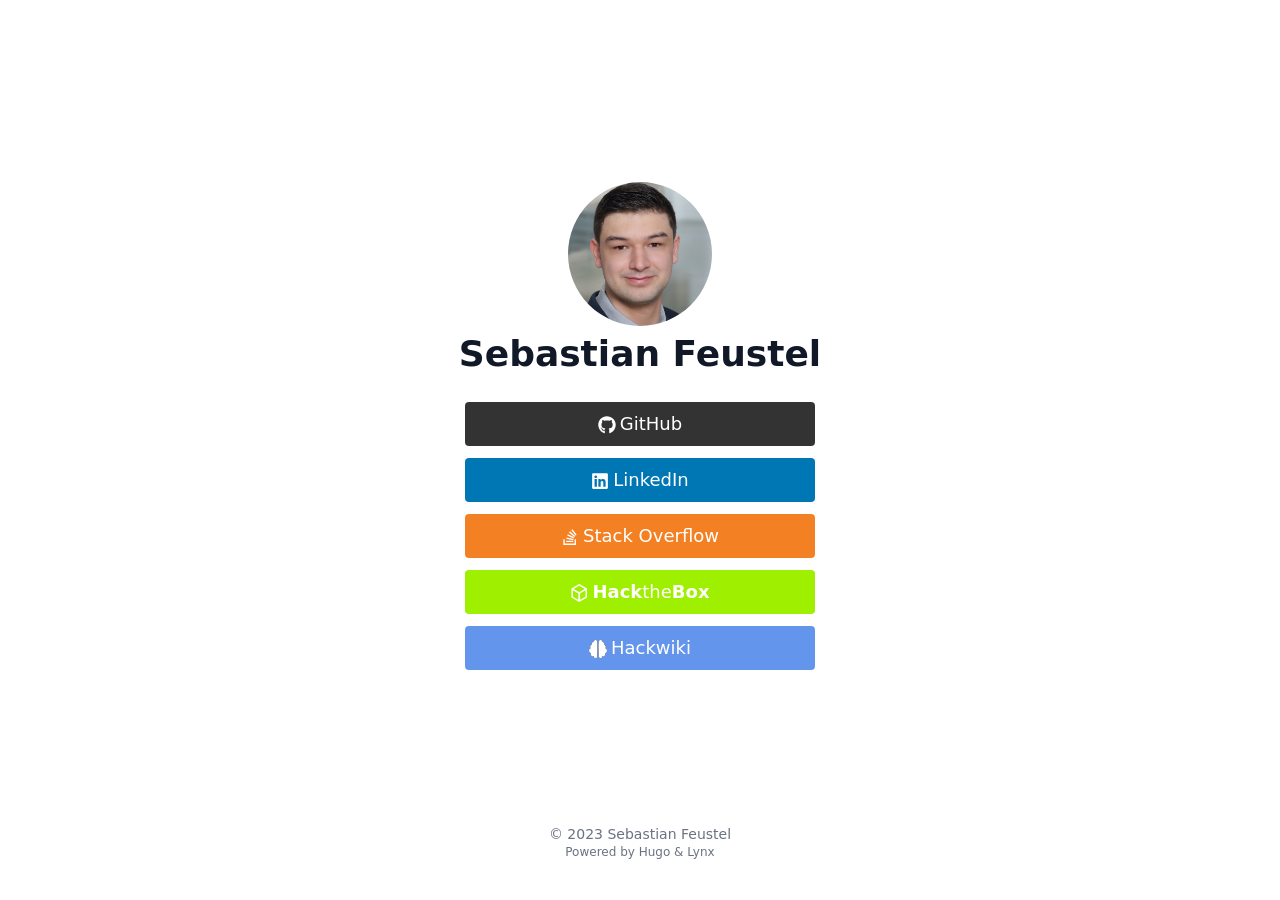
==== commit e56b4cb9: "deploy: ad15bae7b123f707086d62a9bb864a7c4c2b6a54" ====
--- a/index.html
+++ b/index.html
@@ -1,6 +1,6 @@
-<!doctype html><html lang=en><head><meta charset=utf-8><meta http-equiv=content-language content="en"><meta name=viewport content="width=device-width,initial-scale=1"><meta http-equiv=x-ua-compatible content="ie=edge"><title>Sebastian Feustel</title><meta name=title content="Sebastian Feustel"><meta name=description content><link rel=canonical href=https://53845714nf.github.io/linklist/><link rel=alternate type=application/rss+xml href=/linklist/index.xml title="Sebastian Feustel"><link type=text/css rel=stylesheet href=/linklist/css/main.bundle.min.7f6e13c1ea266395539e317a3285fc0cc90fae1aa5d94341750a1a6037266c50425f07208c9a11a8881cf51a8db56cc161882a29900868217fe468737ee3cead.css integrity="sha512-f24TweomY5VTnjF6MoX8DMkPrhql2UNBdQoaYDcmbFBCXwcgjJoRqIgc9RqNtWzBYYgqKZAIaCF/5GhzfuPOrQ=="><link rel=apple-touch-icon sizes=180x180 href=/linklist/apple-touch-icon.png><link rel=icon type=image/png sizes=32x32 href=/linklist/favicon-32x32.png><link rel=icon type=image/png sizes=16x16 href=/linklist/favicon-16x16.png><link rel=manifest href=/linklist/site.webmanifest><meta property="og:title" content="Sebastian Feustel"><meta property="og:description" content><meta property="og:type" content="website"><meta property="og:url" content="https://53845714nf.github.io/linklist/"><meta name=twitter:card content="summary"><meta name=twitter:title content="Sebastian Feustel"><meta name=twitter:description content><meta name=generator content="Hugo 0.117.0"><meta name=author content="Sebastian Feustel"><link href=https://github.com/53845714nF rel=me><link href=https://www.linkedin.com/in/sebastian-feustel-842a1a1ab/ rel=me><link href=#ZgotmplZ rel=me><link href=#ZgotmplZ rel=me><link href=#ZgotmplZ rel=me></head><body class="flex flex-col h-screen px-6 m-auto text-lg leading-7 bg-neutral max-w-7xl text-neutral-900 dark:bg-neutral-800 dark:text-white sm:px-14 md:px-24 lg:px-32"><main class=flex-grow><article class="flex flex-col items-center justify-center h-full mt-10 text-center"><header class="flex flex-col items-center mb-3"><img class="mb-2 rounded-full h-36 w-36" width=144 height=144 alt="Sebastian Feustel" src=img/me.jpg><h1 class="text-4xl font-extrabold dark:text-white">Sebastian Feustel</h1></header><div class="flex flex-col flex-wrap min-w-full mt-4 sm:min-w-0"><a class="link link-github mb-3 min-w-full rounded py-2 text-lg sm:px-24" href=https://github.com/53845714nF target=_blank rel="me noopener noreferrer"><span class=mr-1><span class="relative inline-block align-text-bottom icon"><svg aria-hidden="true" focusable="false" data-prefix="fab" data-icon="github" class="svg-inline--fa fa-github fa-w-16" role="img" xmlns="http://www.w3.org/2000/svg" viewBox="0 0 496 512"><path fill="currentcolor" d="M165.9 397.4c0 2-2.3 3.6-5.2 3.6-3.3.3-5.6-1.3-5.6-3.6.0-2 2.3-3.6 5.2-3.6 3-.3 5.6 1.3 5.6 3.6zm-31.1-4.5c-.7 2 1.3 4.3 4.3 4.9 2.6 1 5.6.0 6.2-2s-1.3-4.3-4.3-5.2c-2.6-.7-5.5.3-6.2 2.3zm44.2-1.7c-2.9.7-4.9 2.6-4.6 4.9.3 2 2.9 3.3 5.9 2.6 2.9-.7 4.9-2.6 4.6-4.6-.3-1.9-3-3.2-5.9-2.9zM244.8 8C106.1 8 0 113.3.0 252c0 110.9 69.8 205.8 169.5 239.2 12.8 2.3 17.3-5.6 17.3-12.1.0-6.2-.3-40.4-.3-61.4.0.0-70 15-84.7-29.8.0.0-11.4-29.1-27.8-36.6.0.0-22.9-15.7 1.6-15.4.0.0 24.9 2 38.6 25.8 21.9 38.6 58.6 27.5 72.9 20.9 2.3-16 8.8-27.1 16-33.7-55.9-6.2-112.3-14.3-112.3-110.5.0-27.5 7.6-41.3 23.6-58.9-2.6-6.5-11.1-33.3 2.6-67.9 20.9-6.5 69 27 69 27 20-5.6 41.5-8.5 62.8-8.5s42.8 2.9 62.8 8.5c0 0 48.1-33.6 69-27 13.7 34.7 5.2 61.4 2.6 67.9 16 17.7 25.8 31.5 25.8 58.9.0 96.5-58.9 104.2-114.8 110.5 9.2 7.9 17 22.9 17 46.4.0 33.7-.3 75.4-.3 83.6.0 6.5 4.6 14.4 17.3 12.1C428.2 457.8 496 362.9 496 252 496 113.3 383.5 8 244.8 8zM97.2 352.9c-1.3 1-1 3.3.7 5.2 1.6 1.6 3.9 2.3 5.2 1 1.3-1 1-3.3-.7-5.2-1.6-1.6-3.9-2.3-5.2-1zm-10.8-8.1c-.7 1.3.3 2.9 2.3 3.9 1.6 1 3.6.7 4.3-.7.7-1.3-.3-2.9-2.3-3.9-2-.6-3.6-.3-4.3.7zm32.4 35.6c-1.6 1.3-1 4.3 1.3 6.2 2.3 2.3 5.2 2.6 6.5 1 1.3-1.3.7-4.3-1.3-6.2-2.2-2.3-5.2-2.6-6.5-1zm-11.4-14.7c-1.6 1-1.6 3.6.0 5.9 1.6 2.3 4.3 3.3 5.6 2.3 1.6-1.3 1.6-3.9.0-6.2-1.4-2.3-4-3.3-5.6-2z"/></svg></span></span>GitHub</a>
+<!doctype html><html lang=en><head><meta charset=utf-8><meta http-equiv=content-language content="en"><meta name=viewport content="width=device-width,initial-scale=1"><meta http-equiv=x-ua-compatible content="ie=edge"><title>Sebastian Feustel</title><meta name=title content="Sebastian Feustel"><meta name=description content><link rel=canonical href=https://sebastian-feustel.de/><link rel=alternate type=application/rss+xml href=/index.xml title="Sebastian Feustel"><link type=text/css rel=stylesheet href=/css/main.bundle.min.7f6e13c1ea266395539e317a3285fc0cc90fae1aa5d94341750a1a6037266c50425f07208c9a11a8881cf51a8db56cc161882a29900868217fe468737ee3cead.css integrity="sha512-f24TweomY5VTnjF6MoX8DMkPrhql2UNBdQoaYDcmbFBCXwcgjJoRqIgc9RqNtWzBYYgqKZAIaCF/5GhzfuPOrQ=="><link rel=apple-touch-icon sizes=180x180 href=/apple-touch-icon.png><link rel=icon type=image/png sizes=32x32 href=/favicon-32x32.png><link rel=icon type=image/png sizes=16x16 href=/favicon-16x16.png><link rel=manifest href=/site.webmanifest><meta property="og:title" content="Sebastian Feustel"><meta property="og:description" content><meta property="og:type" content="website"><meta property="og:url" content="https://sebastian-feustel.de/"><meta name=twitter:card content="summary"><meta name=twitter:title content="Sebastian Feustel"><meta name=twitter:description content><meta name=generator content="Hugo 0.117.0"><meta name=author content="Sebastian Feustel"><link href=https://github.com/53845714nF rel=me><link href=https://www.linkedin.com/in/sebastian-feustel-842a1a1ab/ rel=me><link href=https://stackoverflow.com/users/19719003/53845714nf rel=me><link href=#ZgotmplZ rel=me><link href=#ZgotmplZ rel=me></head><body class="flex flex-col h-screen px-6 m-auto text-lg leading-7 bg-neutral max-w-7xl text-neutral-900 dark:bg-neutral-800 dark:text-white sm:px-14 md:px-24 lg:px-32"><main class=flex-grow><article class="flex flex-col items-center justify-center h-full mt-10 text-center"><header class="flex flex-col items-center mb-3"><img class="mb-2 rounded-full h-36 w-36" width=144 height=144 alt="Sebastian Feustel" src=img/me.jpg><h1 class="text-4xl font-extrabold dark:text-white">Sebastian Feustel</h1></header><div class="flex flex-col flex-wrap min-w-full mt-4 sm:min-w-0"><a class="link link-github mb-3 min-w-full rounded py-2 text-lg sm:px-24" href=https://github.com/53845714nF target=_blank rel="me noopener noreferrer"><span class=mr-1><span class="relative inline-block align-text-bottom icon"><svg aria-hidden="true" focusable="false" data-prefix="fab" data-icon="github" class="svg-inline--fa fa-github fa-w-16" role="img" xmlns="http://www.w3.org/2000/svg" viewBox="0 0 496 512"><path fill="currentcolor" d="M165.9 397.4c0 2-2.3 3.6-5.2 3.6-3.3.3-5.6-1.3-5.6-3.6.0-2 2.3-3.6 5.2-3.6 3-.3 5.6 1.3 5.6 3.6zm-31.1-4.5c-.7 2 1.3 4.3 4.3 4.9 2.6 1 5.6.0 6.2-2s-1.3-4.3-4.3-5.2c-2.6-.7-5.5.3-6.2 2.3zm44.2-1.7c-2.9.7-4.9 2.6-4.6 4.9.3 2 2.9 3.3 5.9 2.6 2.9-.7 4.9-2.6 4.6-4.6-.3-1.9-3-3.2-5.9-2.9zM244.8 8C106.1 8 0 113.3.0 252c0 110.9 69.8 205.8 169.5 239.2 12.8 2.3 17.3-5.6 17.3-12.1.0-6.2-.3-40.4-.3-61.4.0.0-70 15-84.7-29.8.0.0-11.4-29.1-27.8-36.6.0.0-22.9-15.7 1.6-15.4.0.0 24.9 2 38.6 25.8 21.9 38.6 58.6 27.5 72.9 20.9 2.3-16 8.8-27.1 16-33.7-55.9-6.2-112.3-14.3-112.3-110.5.0-27.5 7.6-41.3 23.6-58.9-2.6-6.5-11.1-33.3 2.6-67.9 20.9-6.5 69 27 69 27 20-5.6 41.5-8.5 62.8-8.5s42.8 2.9 62.8 8.5c0 0 48.1-33.6 69-27 13.7 34.7 5.2 61.4 2.6 67.9 16 17.7 25.8 31.5 25.8 58.9.0 96.5-58.9 104.2-114.8 110.5 9.2 7.9 17 22.9 17 46.4.0 33.7-.3 75.4-.3 83.6.0 6.5 4.6 14.4 17.3 12.1C428.2 457.8 496 362.9 496 252 496 113.3 383.5 8 244.8 8zM97.2 352.9c-1.3 1-1 3.3.7 5.2 1.6 1.6 3.9 2.3 5.2 1 1.3-1 1-3.3-.7-5.2-1.6-1.6-3.9-2.3-5.2-1zm-10.8-8.1c-.7 1.3.3 2.9 2.3 3.9 1.6 1 3.6.7 4.3-.7.7-1.3-.3-2.9-2.3-3.9-2-.6-3.6-.3-4.3.7zm32.4 35.6c-1.6 1.3-1 4.3 1.3 6.2 2.3 2.3 5.2 2.6 6.5 1 1.3-1.3.7-4.3-1.3-6.2-2.2-2.3-5.2-2.6-6.5-1zm-11.4-14.7c-1.6 1-1.6 3.6.0 5.9 1.6 2.3 4.3 3.3 5.6 2.3 1.6-1.3 1.6-3.9.0-6.2-1.4-2.3-4-3.3-5.6-2z"/></svg></span></span>GitHub</a>
 <a class="link link-linkedin mb-3 min-w-full rounded py-2 text-lg sm:px-24" href=https://www.linkedin.com/in/sebastian-feustel-842a1a1ab/ target=_blank rel="me noopener noreferrer"><span class=mr-1><span class="relative inline-block align-text-bottom icon"><svg aria-hidden="true" focusable="false" data-prefix="fab" data-icon="linkedin" class="svg-inline--fa fa-linkedin fa-w-14" role="img" xmlns="http://www.w3.org/2000/svg" viewBox="0 0 448 512"><path fill="currentcolor" d="M416 32H31.9C14.3 32 0 46.5.0 64.3v383.4C0 465.5 14.3 480 31.9 480H416c17.6.0 32-14.5 32-32.3V64.3c0-17.8-14.4-32.3-32-32.3zM135.4 416H69V202.2h66.5V416zm-33.2-243c-21.3.0-38.5-17.3-38.5-38.5S80.9 96 102.2 96c21.2.0 38.5 17.3 38.5 38.5.0 21.3-17.2 38.5-38.5 38.5zm282.1 243h-66.4V312c0-24.8-.5-56.7-34.5-56.7-34.6.0-39.9 27-39.9 54.9V416h-66.4V202.2h63.7v29.2h.9c8.9-16.8 30.6-34.5 62.9-34.5 67.2.0 79.7 44.3 79.7 101.9V416z"/></svg></span></span>LinkedIn</a>
-<a class="link link-stack-overflow mb-3 min-w-full rounded py-2 text-lg sm:px-24" href=#ZgotmplZ target=_blank rel="me noopener noreferrer"><span class=mr-1><span class="relative inline-block align-text-bottom icon"><svg aria-hidden="true" focusable="false" data-prefix="fab" data-icon="stack-overflow" class="svg-inline--fa fa-stack-overflow fa-w-20" role="img" xmlns="http://www.w3.org/2000/svg" viewBox="0 0 384 512"><path fill="currentcolor" d="M290.7 311 95 269.7 86.8 309l195.7 41zm51-87L188.2 95.7l-25.5 30.8 153.5 128.3zm-31.2 39.7L129.2 179l-16.7 36.5L293.7 3e2zM262 32l-32 24 119.3 160.3 32-24zm20.5 328h-2e2v39.7h2e2zm39.7 80H42.7V320h-40v160h359.5V320h-40z"/></svg></span></span>Stack Overflow</a>
+<a class="link link-stack-overflow mb-3 min-w-full rounded py-2 text-lg sm:px-24" href=https://stackoverflow.com/users/19719003/53845714nf target=_blank rel="me noopener noreferrer"><span class=mr-1><span class="relative inline-block align-text-bottom icon"><svg aria-hidden="true" focusable="false" data-prefix="fab" data-icon="stack-overflow" class="svg-inline--fa fa-stack-overflow fa-w-20" role="img" xmlns="http://www.w3.org/2000/svg" viewBox="0 0 384 512"><path fill="currentcolor" d="M290.7 311 95 269.7 86.8 309l195.7 41zm51-87L188.2 95.7l-25.5 30.8 153.5 128.3zm-31.2 39.7L129.2 179l-16.7 36.5L293.7 3e2zM262 32l-32 24 119.3 160.3 32-24zm20.5 328h-2e2v39.7h2e2zm39.7 80H42.7V320h-40v160h359.5V320h-40z"/></svg></span></span>Stack Overflow</a>
 <a class="link link-hack-the-box mb-3 min-w-full rounded py-2 text-lg sm:px-24" href=https://app.hackthebox.com/profile/1563285 target=_blank rel="me noopener noreferrer"><span class=mr-1><span class="relative inline-block align-text-bottom icon"><svg width="800" height="800" viewBox="0 0 1024 1024" id="svg6" sodipodi:docname="hack-the-box.svg" inkscape:version="1.2.2 (b0a8486541, 2022-12-01)" xmlns:inkscape="http://www.inkscape.org/namespaces/inkscape" xmlns:sodipodi="http://sodipodi.sourceforge.net/DTD/sodipodi-0.dtd" xmlns="http://www.w3.org/2000/svg" xmlns:svg="http://www.w3.org/2000/svg"><sodipodi:namedview id="namedview3080" pagecolor="#ffffff" bordercolor="#666666" borderopacity="1" inkscape:showpageshadow="2" inkscape:pageopacity="0" inkscape:pagecheckerboard="0" inkscape:deskcolor="#d1d1d1" showgrid="false" inkscape:zoom=".5875" inkscape:cx="481.70213" inkscape:cy="465.53191" inkscape:window-width="1920" inkscape:window-height="1008" inkscape:window-x="0" inkscape:window-y="0" inkscape:window-maximized="1" inkscape:current-layer="svg6"/><defs id="defs10"/><path d="m514.12993 6.6526996c5.73215-1.581283 11.66193-1.383623 17.59174-.790641 7.5111.790641 13.8362 5.5344814 20.359 9.0923694C683.52462 90.855893 814.96858 166.95502 946.61019 242.8565c12.65025 6.32512 21.94028 19.766 21.14962 34.39285v469.838c.39533 13.24324-7.90639 25.49816-19.17301 31.62564-134.2112 77.48275-268.4224 155.16316-402.6336 232.64591-12.05726 7.9064-28.66072 8.104-40.91564.5929C373.1983 935.85274 241.55668 859.7536 109.71739 783.45683c-6.52277-3.95321-13.638552-7.11577-18.580037-13.04558-6.12746-6.72044-9.290012-15.81281-8.894705-24.90517V275.47041C81.847341 262.42484 90.149054 250.16992 101.21801 244.04246 233.84793 167.54801 366.28018 90.855893 498.71244 14.361434 503.85161 11.5942 508.59545 8.2339716 514.12993 6.6526996zm7.70874 93.8885404c-2.96489.39532-5.53447 1.97659-8.10407 3.36022-91.31895 52.77524-182.63791 105.35282-273.7592 158.32573-10.87131 6.12746-10.87131 23.91686.39532 29.84666 91.51661 53.17056 183.23089 105.94582 274.94517 158.91872 5.73214 3.75553 13.63854 3.75553 19.37069.0 91.71427-52.9729 183.42855-105.74816 274.94517-158.91872 11.06897-5.9298 11.26664-23.7192.19766-29.84666-91.51661-52.97291-183.2309-105.94582-274.94518-158.91872-3.75553-2.56958-8.49938-3.557877-13.04556-2.76723zM178.10779 373.90513c-6.9181 2.56958-11.46428 10.08067-11.06896 17.39409v316.05846c-.19766 7.11577 4.15086 13.63856 10.27832 16.80111 91.31895 52.77525 182.44025 105.55049 273.7592 158.12808 11.26663 6.9181 26.88179-2.76725 26.09113-15.81281V550.21793c.19767-6.52279-3.16255-12.84791-8.69703-16.20814L194.51358 375.68406c-4.74385-2.96489-11.06897-4.34852-16.40579-1.77893zm681.53197-.19767c-8.10406 3.75554-15.4175 8.69706-23.3239 13.04558-84.59852 48.82204-169.19702 97.84173-253.79554 146.66378-6.32514 3.16256-10.08066 9.883-9.883 16.99876v316.05848c-.79065 13.04556 14.8245 22.73091 26.09113 16.01047 91.31896-52.77525 182.63792-105.55049 273.75921-158.12808 6.12746-2.96489 10.67365-9.68532 10.27832-16.60344V389.9156c.19768-11.46429-12.65025-20.55667-23.12622-16.20814z" style="fill:#fff;stroke-width:1.97661" id="path4"/></svg></span></span><b>Hack</b>the<b>Box</b></a>
 <a class="link link-hackwiki mb-3 min-w-full rounded py-2 text-lg sm:px-24" href=https://hackwiki.de target=_blank rel="me noopener noreferrer"><span class=mr-1><span class="relative inline-block align-text-bottom icon"><svg viewBox="0 0 512 512" id="svg4" sodipodi:docname="hackwiki.svg" inkscape:version="1.2.2 (b0a8486541, 2022-12-01)" xmlns:inkscape="http://www.inkscape.org/namespaces/inkscape" xmlns:sodipodi="http://sodipodi.sourceforge.net/DTD/sodipodi-0.dtd" xmlns="http://www.w3.org/2000/svg" xmlns:svg="http://www.w3.org/2000/svg"><defs id="defs8"/><sodipodi:namedview id="namedview6" pagecolor="#ffffff" bordercolor="#666666" borderopacity="1" inkscape:showpageshadow="2" inkscape:pageopacity="0" inkscape:pagecheckerboard="0" inkscape:deskcolor="#d1d1d1" showgrid="false" inkscape:zoom="1.8359375" inkscape:cx="256" inkscape:cy="256.27234" inkscape:window-width="1920" inkscape:window-height="1008" inkscape:window-x="0" inkscape:window-y="0" inkscape:window-maximized="1" inkscape:current-layer="svg4"/><path d="M184 0c30.9.0 56 25.1 56 56V456c0 30.9-25.1 56-56 56-28.9.0-52.7-21.9-55.7-50.1-5.2 1.4-10.7 2.1-16.3 2.1-35.3.0-64-28.7-64-64 0-7.4 1.3-14.6 3.6-21.2C21.4 367.4.0 338.2.0 304c0-31.9 18.7-59.5 45.8-72.3C37.1 220.8 32 207 32 192c0-30.7 21.6-56.3 50.4-62.6C80.8 123.9 80 118 80 112c0-29.9 20.6-55.1 48.3-62.1C131.3 21.9 155.1.0 184 0zM328 0c28.9.0 52.6 21.9 55.7 49.9C411.5 56.9 432 82 432 112c0 6-.8 11.9-2.4 17.4 28.8 6.2 50.4 31.9 50.4 62.6.0 15-5.1 28.8-13.8 39.7C493.3 244.5 512 272.1 512 304c0 34.2-21.4 63.4-51.6 74.8 2.3 6.6 3.6 13.8 3.6 21.2.0 35.3-28.7 64-64 64-5.6.0-11.1-.7-16.3-2.1-3 28.2-26.8 50.1-55.7 50.1-30.9.0-56-25.1-56-56V56c0-30.9 25.1-56 56-56z" id="path2"/><path style="fill:#fff;stroke-width:.544681" d="m181.37872 511.61745c-14.07745-.8523-25.9601-6.07844-36.07675-15.867-8.82254-8.53642-14.37584-19.2672-16.46644-31.81854-.18711-1.1234-.61639-2.04255-.95393-2.04255-.33755.0-2.71623.39633-5.28596.88073-6.90393 1.30142-19.17623.79985-26.370801-1.07777-6.018615-1.57072-14.839601-5.57887-20.020148-9.09691-4.410597-2.99518-11.795521-10.08077-15.273864-14.65476-3.817913-5.02052-8.897544-15.55378-10.646471-22.07682-1.338405-4.9919-1.461451-6.31114-1.47327-15.79574-.01192-9.56293.09877-10.76079 1.457366-15.7715.808645-2.98241 1.287775-5.56657 1.064735-5.74259-.22304-.17603-1.998719-1.04171-3.945953-1.92374-23.062322-10.44653-39.420179-30.58462-45.2967168-55.7646C.48515143 313.98694.09755043 298.84139 1.3340624 291.30711c1.8137992-11.05179 6.4950925-22.6741 13.0145356-32.31137 6.50653-9.61817 19.710568-21.28688 29.324964-25.91513l2.550159-1.22761-2.360411-3.31374c-4.975199-6.98458-9.110279-17.00588-10.694516-25.91798-1.014266-5.70574-.89019-16.64487.255225-22.50185 3.221857-16.4747 13.126514-31.45853 26.988642-40.82859 5.110523-3.45444 12.764955-7.08469 17.96279-8.51917 2.21458-.61117 4.105129-1.18984 4.201216-1.28592.09608-.0961-.183263-1.51139-.620773-3.14512-2.059977-7.69224-2.056905-19.69759.0073-28.60465 5.040635-21.750174 21.371126-39.468011 42.853726-46.49434l3.62545-1.185778.63191-3.649208C133.30577 21.97049 154.51284 2.6011767 179.1952.62909091 208.3055-1.6967804 233.82788 18.043869 238.86009 46.777731c1.20732 6.893824 1.20732 411.550719.0 418.444539-1.40229 8.00704-4.50374 15.61734-9.18556 22.53943-2.95472 4.36857-10.15607 11.47765-14.52562 14.33952-7.63112 4.99806-17.24278 8.54082-24.71719 9.11052-2.1332.16259-4.49132.35378-5.24025.42486-.74894.0711-2.46468.0625-3.81277-.0192z" id="path183"/><path style="fill:#fff;stroke-width:.544681" d="m322.92063 511.38238c-18.49696-1.46314-36.00519-13.41063-44.59191-30.42919-2.43601-4.82808-4.23407-10.27924-5.18883-15.73092-1.20732-6.89382-1.20732-411.550715.0-418.444539 2.09325-11.952436 7.348-21.897783 16.08195-30.437305 7.84069-7.6661411 17.42916-12.7826113 28.04212-14.9634554 5.41578-1.11288187 15.47494-1.15526638 20.98285-.088412 22.67807 4.3926289 40.39751 22.2934694 44.63847 45.0954434l.6745 3.626554 4.98607 1.726754c18.13441 6.280237 32.43943 20.205237 39.1829 38.141975 4.11465 10.944435 5.07956 26.139425 2.31536 36.461345-.43751 1.63373-.71686 3.04903-.62078 3.14512.0961.0961 1.98664.67475 4.20122 1.28592 5.01397 1.38374 12.99727 5.1244 17.91793 8.39565 13.90039 9.24096 24.3033 25.33538 27.2841 42.2114.92625 5.24409.92625 15.99847.0 21.24256-1.56823 8.87865-5.16437 17.67431-10.37928 25.38622l-2.61784 3.87133 2.52356 1.2147c5.96617 2.87176 13.53152 8.51228 19.71501 14.69899 9.55743 9.56241 15.41914 19.0132 19.57931 31.5676 3.18753 9.61919 3.99915 15.67093 3.64764 27.19806-.40711 13.35022-2.45387 21.72158-8.07411 33.02367-7.68336 15.45093-20.12785 27.77308-36.14239 35.78709-3.60295 1.80299-6.6091 3.33574-6.68033 3.40611-.0712.0704.53045 2.56158 1.33707 5.53602 1.35393 4.99266 1.46572 6.20303 1.45529 15.75702-.0104 9.53565-.12747 10.77697-1.48963 15.79574-1.77816 6.5515-6.87718 17.13966-10.63171 22.07682-3.47834 4.57399-10.86326 11.65958-15.27386 14.65476-5.14494 3.49385-13.78858 7.41777-19.93148 9.0482-7.46043 1.98012-19.0657 2.44942-26.67795 1.0788-2.88992-.52034-5.36249-.838-5.49458-.7059-.1321.13209-.49677 1.68944-.81039 3.46077-2.01664 11.39007-7.74817 22.112-16.18288 30.27317-12.07974 11.68799-26.87018 16.96932-43.7774 15.63193z" id="path185"/></svg></span></span>Hackwiki</a></div></article></main><footer class=py-10><div class=text-center><p class="text-sm text-neutral-500 dark:text-neutral-400">&copy;
 2023
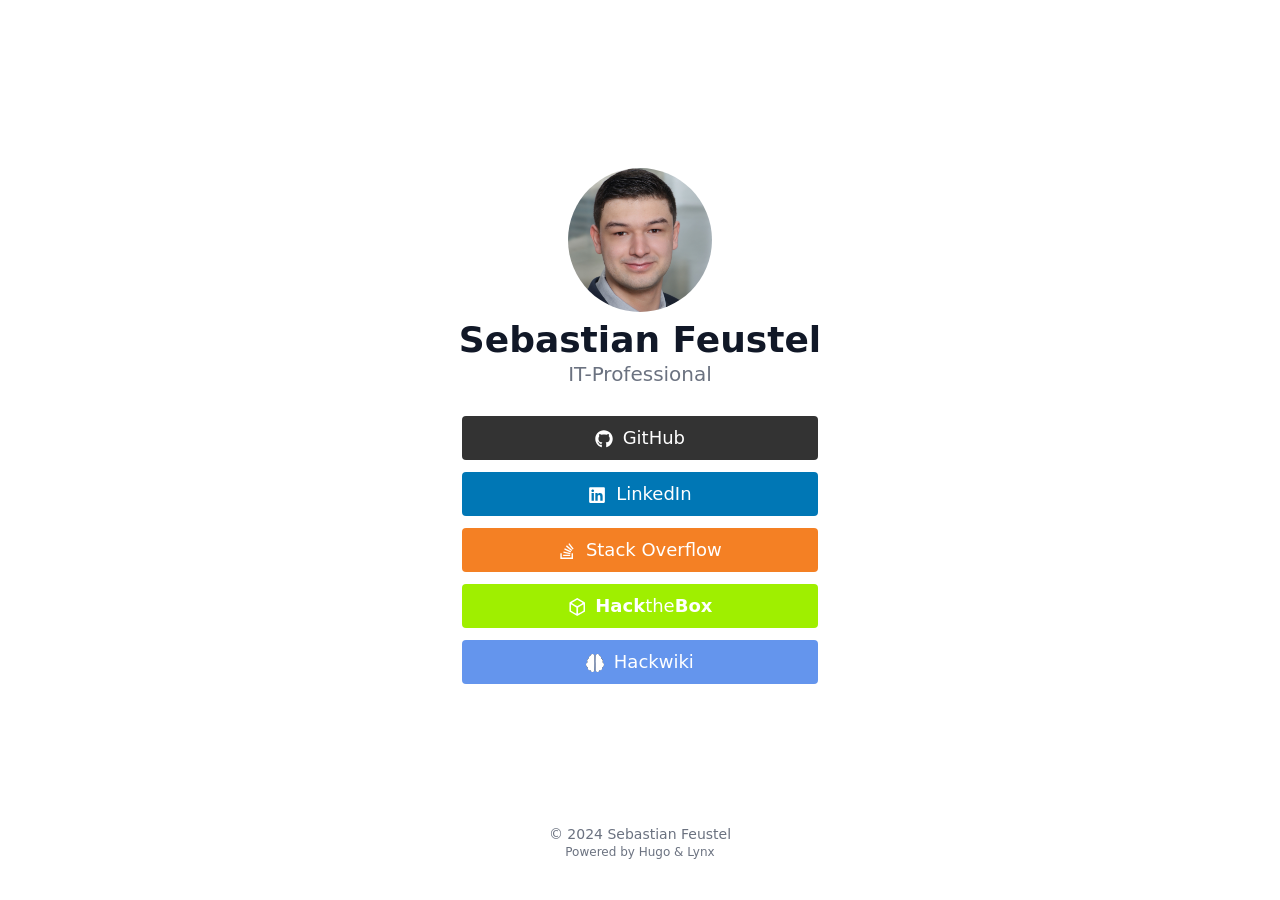
==== commit 31833ec9: "deploy: 206cb9534f43f67e118142c4391bc109be84b2d1" ====
--- a/index.html
+++ b/index.html
@@ -1,7 +1,84 @@
-<!doctype html><html lang=en><head><meta charset=utf-8><meta http-equiv=content-language content="en"><meta name=viewport content="width=device-width,initial-scale=1"><meta http-equiv=x-ua-compatible content="ie=edge"><title>Sebastian Feustel</title><meta name=title content="Sebastian Feustel"><meta name=description content><link rel=canonical href=https://sebastian-feustel.de/><link rel=alternate type=application/rss+xml href=/index.xml title="Sebastian Feustel"><link type=text/css rel=stylesheet href=/css/main.bundle.min.7f6e13c1ea266395539e317a3285fc0cc90fae1aa5d94341750a1a6037266c50425f07208c9a11a8881cf51a8db56cc161882a29900868217fe468737ee3cead.css integrity="sha512-f24TweomY5VTnjF6MoX8DMkPrhql2UNBdQoaYDcmbFBCXwcgjJoRqIgc9RqNtWzBYYgqKZAIaCF/5GhzfuPOrQ=="><link rel=apple-touch-icon sizes=180x180 href=/apple-touch-icon.png><link rel=icon type=image/png sizes=32x32 href=/favicon-32x32.png><link rel=icon type=image/png sizes=16x16 href=/favicon-16x16.png><link rel=manifest href=/site.webmanifest><meta property="og:title" content="Sebastian Feustel"><meta property="og:description" content><meta property="og:type" content="website"><meta property="og:url" content="https://sebastian-feustel.de/"><meta name=twitter:card content="summary"><meta name=twitter:title content="Sebastian Feustel"><meta name=twitter:description content><meta name=generator content="Hugo 0.117.0"><meta name=author content="Sebastian Feustel"><link href=https://github.com/53845714nF rel=me><link href=https://www.linkedin.com/in/sebastian-feustel-842a1a1ab/ rel=me><link href=https://stackoverflow.com/users/19719003/53845714nf rel=me><link href=#ZgotmplZ rel=me><link href=#ZgotmplZ rel=me></head><body class="flex flex-col h-screen px-6 m-auto text-lg leading-7 bg-neutral max-w-7xl text-neutral-900 dark:bg-neutral-800 dark:text-white sm:px-14 md:px-24 lg:px-32"><main class=flex-grow><article class="flex flex-col items-center justify-center h-full mt-10 text-center"><header class="flex flex-col items-center mb-3"><img class="mb-2 rounded-full h-36 w-36" width=144 height=144 alt="Sebastian Feustel" src=img/me.jpg><h1 class="text-4xl font-extrabold dark:text-white">Sebastian Feustel</h1></header><div class="flex flex-col flex-wrap min-w-full mt-4 sm:min-w-0"><a class="link link-github mb-3 min-w-full rounded py-2 text-lg sm:px-24" href=https://github.com/53845714nF target=_blank rel="me noopener noreferrer"><span class=mr-1><span class="relative inline-block align-text-bottom icon"><svg aria-hidden="true" focusable="false" data-prefix="fab" data-icon="github" class="svg-inline--fa fa-github fa-w-16" role="img" xmlns="http://www.w3.org/2000/svg" viewBox="0 0 496 512"><path fill="currentcolor" d="M165.9 397.4c0 2-2.3 3.6-5.2 3.6-3.3.3-5.6-1.3-5.6-3.6.0-2 2.3-3.6 5.2-3.6 3-.3 5.6 1.3 5.6 3.6zm-31.1-4.5c-.7 2 1.3 4.3 4.3 4.9 2.6 1 5.6.0 6.2-2s-1.3-4.3-4.3-5.2c-2.6-.7-5.5.3-6.2 2.3zm44.2-1.7c-2.9.7-4.9 2.6-4.6 4.9.3 2 2.9 3.3 5.9 2.6 2.9-.7 4.9-2.6 4.6-4.6-.3-1.9-3-3.2-5.9-2.9zM244.8 8C106.1 8 0 113.3.0 252c0 110.9 69.8 205.8 169.5 239.2 12.8 2.3 17.3-5.6 17.3-12.1.0-6.2-.3-40.4-.3-61.4.0.0-70 15-84.7-29.8.0.0-11.4-29.1-27.8-36.6.0.0-22.9-15.7 1.6-15.4.0.0 24.9 2 38.6 25.8 21.9 38.6 58.6 27.5 72.9 20.9 2.3-16 8.8-27.1 16-33.7-55.9-6.2-112.3-14.3-112.3-110.5.0-27.5 7.6-41.3 23.6-58.9-2.6-6.5-11.1-33.3 2.6-67.9 20.9-6.5 69 27 69 27 20-5.6 41.5-8.5 62.8-8.5s42.8 2.9 62.8 8.5c0 0 48.1-33.6 69-27 13.7 34.7 5.2 61.4 2.6 67.9 16 17.7 25.8 31.5 25.8 58.9.0 96.5-58.9 104.2-114.8 110.5 9.2 7.9 17 22.9 17 46.4.0 33.7-.3 75.4-.3 83.6.0 6.5 4.6 14.4 17.3 12.1C428.2 457.8 496 362.9 496 252 496 113.3 383.5 8 244.8 8zM97.2 352.9c-1.3 1-1 3.3.7 5.2 1.6 1.6 3.9 2.3 5.2 1 1.3-1 1-3.3-.7-5.2-1.6-1.6-3.9-2.3-5.2-1zm-10.8-8.1c-.7 1.3.3 2.9 2.3 3.9 1.6 1 3.6.7 4.3-.7.7-1.3-.3-2.9-2.3-3.9-2-.6-3.6-.3-4.3.7zm32.4 35.6c-1.6 1.3-1 4.3 1.3 6.2 2.3 2.3 5.2 2.6 6.5 1 1.3-1.3.7-4.3-1.3-6.2-2.2-2.3-5.2-2.6-6.5-1zm-11.4-14.7c-1.6 1-1.6 3.6.0 5.9 1.6 2.3 4.3 3.3 5.6 2.3 1.6-1.3 1.6-3.9.0-6.2-1.4-2.3-4-3.3-5.6-2z"/></svg></span></span>GitHub</a>
-<a class="link link-linkedin mb-3 min-w-full rounded py-2 text-lg sm:px-24" href=https://www.linkedin.com/in/sebastian-feustel-842a1a1ab/ target=_blank rel="me noopener noreferrer"><span class=mr-1><span class="relative inline-block align-text-bottom icon"><svg aria-hidden="true" focusable="false" data-prefix="fab" data-icon="linkedin" class="svg-inline--fa fa-linkedin fa-w-14" role="img" xmlns="http://www.w3.org/2000/svg" viewBox="0 0 448 512"><path fill="currentcolor" d="M416 32H31.9C14.3 32 0 46.5.0 64.3v383.4C0 465.5 14.3 480 31.9 480H416c17.6.0 32-14.5 32-32.3V64.3c0-17.8-14.4-32.3-32-32.3zM135.4 416H69V202.2h66.5V416zm-33.2-243c-21.3.0-38.5-17.3-38.5-38.5S80.9 96 102.2 96c21.2.0 38.5 17.3 38.5 38.5.0 21.3-17.2 38.5-38.5 38.5zm282.1 243h-66.4V312c0-24.8-.5-56.7-34.5-56.7-34.6.0-39.9 27-39.9 54.9V416h-66.4V202.2h63.7v29.2h.9c8.9-16.8 30.6-34.5 62.9-34.5 67.2.0 79.7 44.3 79.7 101.9V416z"/></svg></span></span>LinkedIn</a>
-<a class="link link-stack-overflow mb-3 min-w-full rounded py-2 text-lg sm:px-24" href=https://stackoverflow.com/users/19719003/53845714nf target=_blank rel="me noopener noreferrer"><span class=mr-1><span class="relative inline-block align-text-bottom icon"><svg aria-hidden="true" focusable="false" data-prefix="fab" data-icon="stack-overflow" class="svg-inline--fa fa-stack-overflow fa-w-20" role="img" xmlns="http://www.w3.org/2000/svg" viewBox="0 0 384 512"><path fill="currentcolor" d="M290.7 311 95 269.7 86.8 309l195.7 41zm51-87L188.2 95.7l-25.5 30.8 153.5 128.3zm-31.2 39.7L129.2 179l-16.7 36.5L293.7 3e2zM262 32l-32 24 119.3 160.3 32-24zm20.5 328h-2e2v39.7h2e2zm39.7 80H42.7V320h-40v160h359.5V320h-40z"/></svg></span></span>Stack Overflow</a>
-<a class="link link-hack-the-box mb-3 min-w-full rounded py-2 text-lg sm:px-24" href=https://app.hackthebox.com/profile/1563285 target=_blank rel="me noopener noreferrer"><span class=mr-1><span class="relative inline-block align-text-bottom icon"><svg width="800" height="800" viewBox="0 0 1024 1024" id="svg6" sodipodi:docname="hack-the-box.svg" inkscape:version="1.2.2 (b0a8486541, 2022-12-01)" xmlns:inkscape="http://www.inkscape.org/namespaces/inkscape" xmlns:sodipodi="http://sodipodi.sourceforge.net/DTD/sodipodi-0.dtd" xmlns="http://www.w3.org/2000/svg" xmlns:svg="http://www.w3.org/2000/svg"><sodipodi:namedview id="namedview3080" pagecolor="#ffffff" bordercolor="#666666" borderopacity="1" inkscape:showpageshadow="2" inkscape:pageopacity="0" inkscape:pagecheckerboard="0" inkscape:deskcolor="#d1d1d1" showgrid="false" inkscape:zoom=".5875" inkscape:cx="481.70213" inkscape:cy="465.53191" inkscape:window-width="1920" inkscape:window-height="1008" inkscape:window-x="0" inkscape:window-y="0" inkscape:window-maximized="1" inkscape:current-layer="svg6"/><defs id="defs10"/><path d="m514.12993 6.6526996c5.73215-1.581283 11.66193-1.383623 17.59174-.790641 7.5111.790641 13.8362 5.5344814 20.359 9.0923694C683.52462 90.855893 814.96858 166.95502 946.61019 242.8565c12.65025 6.32512 21.94028 19.766 21.14962 34.39285v469.838c.39533 13.24324-7.90639 25.49816-19.17301 31.62564-134.2112 77.48275-268.4224 155.16316-402.6336 232.64591-12.05726 7.9064-28.66072 8.104-40.91564.5929C373.1983 935.85274 241.55668 859.7536 109.71739 783.45683c-6.52277-3.95321-13.638552-7.11577-18.580037-13.04558-6.12746-6.72044-9.290012-15.81281-8.894705-24.90517V275.47041C81.847341 262.42484 90.149054 250.16992 101.21801 244.04246 233.84793 167.54801 366.28018 90.855893 498.71244 14.361434 503.85161 11.5942 508.59545 8.2339716 514.12993 6.6526996zm7.70874 93.8885404c-2.96489.39532-5.53447 1.97659-8.10407 3.36022-91.31895 52.77524-182.63791 105.35282-273.7592 158.32573-10.87131 6.12746-10.87131 23.91686.39532 29.84666 91.51661 53.17056 183.23089 105.94582 274.94517 158.91872 5.73214 3.75553 13.63854 3.75553 19.37069.0 91.71427-52.9729 183.42855-105.74816 274.94517-158.91872 11.06897-5.9298 11.26664-23.7192.19766-29.84666-91.51661-52.97291-183.2309-105.94582-274.94518-158.91872-3.75553-2.56958-8.49938-3.557877-13.04556-2.76723zM178.10779 373.90513c-6.9181 2.56958-11.46428 10.08067-11.06896 17.39409v316.05846c-.19766 7.11577 4.15086 13.63856 10.27832 16.80111 91.31895 52.77525 182.44025 105.55049 273.7592 158.12808 11.26663 6.9181 26.88179-2.76725 26.09113-15.81281V550.21793c.19767-6.52279-3.16255-12.84791-8.69703-16.20814L194.51358 375.68406c-4.74385-2.96489-11.06897-4.34852-16.40579-1.77893zm681.53197-.19767c-8.10406 3.75554-15.4175 8.69706-23.3239 13.04558-84.59852 48.82204-169.19702 97.84173-253.79554 146.66378-6.32514 3.16256-10.08066 9.883-9.883 16.99876v316.05848c-.79065 13.04556 14.8245 22.73091 26.09113 16.01047 91.31896-52.77525 182.63792-105.55049 273.75921-158.12808 6.12746-2.96489 10.67365-9.68532 10.27832-16.60344V389.9156c.19768-11.46429-12.65025-20.55667-23.12622-16.20814z" style="fill:#fff;stroke-width:1.97661" id="path4"/></svg></span></span><b>Hack</b>the<b>Box</b></a>
-<a class="link link-hackwiki mb-3 min-w-full rounded py-2 text-lg sm:px-24" href=https://hackwiki.de target=_blank rel="me noopener noreferrer"><span class=mr-1><span class="relative inline-block align-text-bottom icon"><svg viewBox="0 0 512 512" id="svg4" sodipodi:docname="hackwiki.svg" inkscape:version="1.2.2 (b0a8486541, 2022-12-01)" xmlns:inkscape="http://www.inkscape.org/namespaces/inkscape" xmlns:sodipodi="http://sodipodi.sourceforge.net/DTD/sodipodi-0.dtd" xmlns="http://www.w3.org/2000/svg" xmlns:svg="http://www.w3.org/2000/svg"><defs id="defs8"/><sodipodi:namedview id="namedview6" pagecolor="#ffffff" bordercolor="#666666" borderopacity="1" inkscape:showpageshadow="2" inkscape:pageopacity="0" inkscape:pagecheckerboard="0" inkscape:deskcolor="#d1d1d1" showgrid="false" inkscape:zoom="1.8359375" inkscape:cx="256" inkscape:cy="256.27234" inkscape:window-width="1920" inkscape:window-height="1008" inkscape:window-x="0" inkscape:window-y="0" inkscape:window-maximized="1" inkscape:current-layer="svg4"/><path d="M184 0c30.9.0 56 25.1 56 56V456c0 30.9-25.1 56-56 56-28.9.0-52.7-21.9-55.7-50.1-5.2 1.4-10.7 2.1-16.3 2.1-35.3.0-64-28.7-64-64 0-7.4 1.3-14.6 3.6-21.2C21.4 367.4.0 338.2.0 304c0-31.9 18.7-59.5 45.8-72.3C37.1 220.8 32 207 32 192c0-30.7 21.6-56.3 50.4-62.6C80.8 123.9 80 118 80 112c0-29.9 20.6-55.1 48.3-62.1C131.3 21.9 155.1.0 184 0zM328 0c28.9.0 52.6 21.9 55.7 49.9C411.5 56.9 432 82 432 112c0 6-.8 11.9-2.4 17.4 28.8 6.2 50.4 31.9 50.4 62.6.0 15-5.1 28.8-13.8 39.7C493.3 244.5 512 272.1 512 304c0 34.2-21.4 63.4-51.6 74.8 2.3 6.6 3.6 13.8 3.6 21.2.0 35.3-28.7 64-64 64-5.6.0-11.1-.7-16.3-2.1-3 28.2-26.8 50.1-55.7 50.1-30.9.0-56-25.1-56-56V56c0-30.9 25.1-56 56-56z" id="path2"/><path style="fill:#fff;stroke-width:.544681" d="m181.37872 511.61745c-14.07745-.8523-25.9601-6.07844-36.07675-15.867-8.82254-8.53642-14.37584-19.2672-16.46644-31.81854-.18711-1.1234-.61639-2.04255-.95393-2.04255-.33755.0-2.71623.39633-5.28596.88073-6.90393 1.30142-19.17623.79985-26.370801-1.07777-6.018615-1.57072-14.839601-5.57887-20.020148-9.09691-4.410597-2.99518-11.795521-10.08077-15.273864-14.65476-3.817913-5.02052-8.897544-15.55378-10.646471-22.07682-1.338405-4.9919-1.461451-6.31114-1.47327-15.79574-.01192-9.56293.09877-10.76079 1.457366-15.7715.808645-2.98241 1.287775-5.56657 1.064735-5.74259-.22304-.17603-1.998719-1.04171-3.945953-1.92374-23.062322-10.44653-39.420179-30.58462-45.2967168-55.7646C.48515143 313.98694.09755043 298.84139 1.3340624 291.30711c1.8137992-11.05179 6.4950925-22.6741 13.0145356-32.31137 6.50653-9.61817 19.710568-21.28688 29.324964-25.91513l2.550159-1.22761-2.360411-3.31374c-4.975199-6.98458-9.110279-17.00588-10.694516-25.91798-1.014266-5.70574-.89019-16.64487.255225-22.50185 3.221857-16.4747 13.126514-31.45853 26.988642-40.82859 5.110523-3.45444 12.764955-7.08469 17.96279-8.51917 2.21458-.61117 4.105129-1.18984 4.201216-1.28592.09608-.0961-.183263-1.51139-.620773-3.14512-2.059977-7.69224-2.056905-19.69759.0073-28.60465 5.040635-21.750174 21.371126-39.468011 42.853726-46.49434l3.62545-1.185778.63191-3.649208C133.30577 21.97049 154.51284 2.6011767 179.1952.62909091 208.3055-1.6967804 233.82788 18.043869 238.86009 46.777731c1.20732 6.893824 1.20732 411.550719.0 418.444539-1.40229 8.00704-4.50374 15.61734-9.18556 22.53943-2.95472 4.36857-10.15607 11.47765-14.52562 14.33952-7.63112 4.99806-17.24278 8.54082-24.71719 9.11052-2.1332.16259-4.49132.35378-5.24025.42486-.74894.0711-2.46468.0625-3.81277-.0192z" id="path183"/><path style="fill:#fff;stroke-width:.544681" d="m322.92063 511.38238c-18.49696-1.46314-36.00519-13.41063-44.59191-30.42919-2.43601-4.82808-4.23407-10.27924-5.18883-15.73092-1.20732-6.89382-1.20732-411.550715.0-418.444539 2.09325-11.952436 7.348-21.897783 16.08195-30.437305 7.84069-7.6661411 17.42916-12.7826113 28.04212-14.9634554 5.41578-1.11288187 15.47494-1.15526638 20.98285-.088412 22.67807 4.3926289 40.39751 22.2934694 44.63847 45.0954434l.6745 3.626554 4.98607 1.726754c18.13441 6.280237 32.43943 20.205237 39.1829 38.141975 4.11465 10.944435 5.07956 26.139425 2.31536 36.461345-.43751 1.63373-.71686 3.04903-.62078 3.14512.0961.0961 1.98664.67475 4.20122 1.28592 5.01397 1.38374 12.99727 5.1244 17.91793 8.39565 13.90039 9.24096 24.3033 25.33538 27.2841 42.2114.92625 5.24409.92625 15.99847.0 21.24256-1.56823 8.87865-5.16437 17.67431-10.37928 25.38622l-2.61784 3.87133 2.52356 1.2147c5.96617 2.87176 13.53152 8.51228 19.71501 14.69899 9.55743 9.56241 15.41914 19.0132 19.57931 31.5676 3.18753 9.61919 3.99915 15.67093 3.64764 27.19806-.40711 13.35022-2.45387 21.72158-8.07411 33.02367-7.68336 15.45093-20.12785 27.77308-36.14239 35.78709-3.60295 1.80299-6.6091 3.33574-6.68033 3.40611-.0712.0704.53045 2.56158 1.33707 5.53602 1.35393 4.99266 1.46572 6.20303 1.45529 15.75702-.0104 9.53565-.12747 10.77697-1.48963 15.79574-1.77816 6.5515-6.87718 17.13966-10.63171 22.07682-3.47834 4.57399-10.86326 11.65958-15.27386 14.65476-5.14494 3.49385-13.78858 7.41777-19.93148 9.0482-7.46043 1.98012-19.0657 2.44942-26.67795 1.0788-2.88992-.52034-5.36249-.838-5.49458-.7059-.1321.13209-.49677 1.68944-.81039 3.46077-2.01664 11.39007-7.74817 22.112-16.18288 30.27317-12.07974 11.68799-26.87018 16.96932-43.7774 15.63193z" id="path185"/></svg></span></span>Hackwiki</a></div></article></main><footer class=py-10><div class=text-center><p class="text-sm text-neutral-500 dark:text-neutral-400">&copy;
-2023
-Sebastian Feustel</p><p class="text-xs text-neutral-500 dark:text-neutral-400">Powered by <a class="hover:underline hover:decoration-primary-400 hover:text-primary-500" href=https://gohugo.io/ target=_blank rel="noopener noreferrer">Hugo</a> & <a class="hover:underline hover:decoration-primary-400 hover:text-primary-500" href=https://git.io/hugo-lynx target=_blank rel="noopener noreferrer">Lynx</a></p></div></footer></body></html>+<!doctype html><html lang=en><head><meta name="google-site-verification" content="c7T3Vp-FF-V3OyUOr6Gd3-YKd2XOqFRmIHnTri26bFI" />
+<meta charset=utf-8>
+<meta http-equiv=content-language content="en">
+<meta name=viewport content="width=device-width,initial-scale=1">
+<meta http-equiv=x-ua-compatible content="ie=edge">
+<title>Sebastian Feustel</title>
+<meta name=title content="Sebastian Feustel">
+<meta name=description content>
+<link rel=canonical href=https://sebastian-feustel.de/>
+<link rel=alternate type=application/rss+xml href=/index.xml title="Sebastian Feustel">
+<link type=text/css rel=stylesheet href=/css/main.bundle.min.7f6e13c1ea266395539e317a3285fc0cc90fae1aa5d94341750a1a6037266c50425f07208c9a11a8881cf51a8db56cc161882a29900868217fe468737ee3cead.css integrity="sha512-f24TweomY5VTnjF6MoX8DMkPrhql2UNBdQoaYDcmbFBCXwcgjJoRqIgc9RqNtWzBYYgqKZAIaCF/5GhzfuPOrQ==">
+<link rel=apple-touch-icon sizes=180x180 href=/apple-touch-icon.png>
+<link rel=icon type=image/png sizes=32x32 href=/favicon-32x32.png>
+<link rel=icon type=image/png sizes=16x16 href=/favicon-16x16.png>
+<link rel=manifest href=/site.webmanifest>
+<meta property="og:title" content="Sebastian Feustel">
+<meta property="og:description" content>
+<meta property="og:type" content="website">
+<meta property="og:url" content="https://sebastian-feustel.de/">
+<meta name=twitter:card content="summary">
+<meta name=twitter:title content="Sebastian Feustel">
+<meta name=twitter:description content>
+<meta name=generator content="Hugo 0.92.2">
+<meta name=author content="Sebastian Feustel">
+<link href=https://github.com/53845714nF rel=me>
+<link href=https://www.linkedin.com/in/sebastian-feustel-842a1a1ab/ rel=me>
+<link href=https://stackoverflow.com/users/19719003/53845714nf rel=me>
+<link href=#ZgotmplZ rel=me>
+<link href=#ZgotmplZ rel=me>
+</head>
+<body class="flex flex-col h-screen px-6 m-auto text-lg leading-7 bg-neutral max-w-7xl text-neutral-900 dark:bg-neutral-800 dark:text-white sm:px-14 md:px-24 lg:px-32">
+<main class=flex-grow>
+<article class="flex flex-col items-center justify-center h-full mt-10 text-center">
+<header class="flex flex-col items-center mb-3">
+<img class="mb-2 rounded-full h-36 w-36" width=144 height=144 alt="Sebastian Feustel" src=img/me.jpg>
+<h1 class="text-4xl font-extrabold dark:text-white">
+Sebastian Feustel
+</h1>
+<h2 class="text-xl text-neutral-500 dark:text-neutral-400">
+IT-Professional
+</h2>
+</header>
+<div class="flex flex-col flex-wrap min-w-full mt-4 sm:min-w-0">
+<a class="link link-github mb-3 min-w-full rounded py-2 text-lg sm:px-24" href=https://github.com/53845714nF target=_blank rel="me noopener noreferrer"><span class=mr-1>
+<span class="relative inline-block align-text-bottom icon"><svg aria-hidden="true" focusable="false" data-prefix="fab" data-icon="github" class="svg-inline--fa fa-github fa-w-16" role="img" xmlns="http://www.w3.org/2000/svg" viewBox="0 0 496 512"><path fill="currentcolor" d="M165.9 397.4c0 2-2.3 3.6-5.2 3.6-3.3.3-5.6-1.3-5.6-3.6.0-2 2.3-3.6 5.2-3.6 3-.3 5.6 1.3 5.6 3.6zm-31.1-4.5c-.7 2 1.3 4.3 4.3 4.9 2.6 1 5.6.0 6.2-2s-1.3-4.3-4.3-5.2c-2.6-.7-5.5.3-6.2 2.3zm44.2-1.7c-2.9.7-4.9 2.6-4.6 4.9.3 2 2.9 3.3 5.9 2.6 2.9-.7 4.9-2.6 4.6-4.6-.3-1.9-3-3.2-5.9-2.9zM244.8 8C106.1 8 0 113.3.0 252c0 110.9 69.8 205.8 169.5 239.2 12.8 2.3 17.3-5.6 17.3-12.1.0-6.2-.3-40.4-.3-61.4.0.0-70 15-84.7-29.8.0.0-11.4-29.1-27.8-36.6.0.0-22.9-15.7 1.6-15.4.0.0 24.9 2 38.6 25.8 21.9 38.6 58.6 27.5 72.9 20.9 2.3-16 8.8-27.1 16-33.7-55.9-6.2-112.3-14.3-112.3-110.5.0-27.5 7.6-41.3 23.6-58.9-2.6-6.5-11.1-33.3 2.6-67.9 20.9-6.5 69 27 69 27 20-5.6 41.5-8.5 62.8-8.5s42.8 2.9 62.8 8.5c0 0 48.1-33.6 69-27 13.7 34.7 5.2 61.4 2.6 67.9 16 17.7 25.8 31.5 25.8 58.9.0 96.5-58.9 104.2-114.8 110.5 9.2 7.9 17 22.9 17 46.4.0 33.7-.3 75.4-.3 83.6.0 6.5 4.6 14.4 17.3 12.1C428.2 457.8 496 362.9 496 252 496 113.3 383.5 8 244.8 8zM97.2 352.9c-1.3 1-1 3.3.7 5.2 1.6 1.6 3.9 2.3 5.2 1 1.3-1 1-3.3-.7-5.2-1.6-1.6-3.9-2.3-5.2-1zm-10.8-8.1c-.7 1.3.3 2.9 2.3 3.9 1.6 1 3.6.7 4.3-.7.7-1.3-.3-2.9-2.3-3.9-2-.6-3.6-.3-4.3.7zm32.4 35.6c-1.6 1.3-1 4.3 1.3 6.2 2.3 2.3 5.2 2.6 6.5 1 1.3-1.3.7-4.3-1.3-6.2-2.2-2.3-5.2-2.6-6.5-1zm-11.4-14.7c-1.6 1-1.6 3.6.0 5.9 1.6 2.3 4.3 3.3 5.6 2.3 1.6-1.3 1.6-3.9.0-6.2-1.4-2.3-4-3.3-5.6-2z"/></svg>
+</span>
+</span>GitHub
+</a>
+<a class="link link-linkedin mb-3 min-w-full rounded py-2 text-lg sm:px-24" href=https://www.linkedin.com/in/sebastian-feustel-842a1a1ab/ target=_blank rel="me noopener noreferrer"><span class=mr-1>
+<span class="relative inline-block align-text-bottom icon"><svg aria-hidden="true" focusable="false" data-prefix="fab" data-icon="linkedin" class="svg-inline--fa fa-linkedin fa-w-14" role="img" xmlns="http://www.w3.org/2000/svg" viewBox="0 0 448 512"><path fill="currentcolor" d="M416 32H31.9C14.3 32 0 46.5.0 64.3v383.4C0 465.5 14.3 480 31.9 480H416c17.6.0 32-14.5 32-32.3V64.3c0-17.8-14.4-32.3-32-32.3zM135.4 416H69V202.2h66.5V416zm-33.2-243c-21.3.0-38.5-17.3-38.5-38.5S80.9 96 102.2 96c21.2.0 38.5 17.3 38.5 38.5.0 21.3-17.2 38.5-38.5 38.5zm282.1 243h-66.4V312c0-24.8-.5-56.7-34.5-56.7-34.6.0-39.9 27-39.9 54.9V416h-66.4V202.2h63.7v29.2h.9c8.9-16.8 30.6-34.5 62.9-34.5 67.2.0 79.7 44.3 79.7 101.9V416z"/></svg>
+</span>
+</span>LinkedIn
+</a>
+<a class="link link-stack-overflow mb-3 min-w-full rounded py-2 text-lg sm:px-24" href=https://stackoverflow.com/users/19719003/53845714nf target=_blank rel="me noopener noreferrer"><span class=mr-1>
+<span class="relative inline-block align-text-bottom icon"><svg aria-hidden="true" focusable="false" data-prefix="fab" data-icon="stack-overflow" class="svg-inline--fa fa-stack-overflow fa-w-20" role="img" xmlns="http://www.w3.org/2000/svg" viewBox="0 0 384 512"><path fill="currentcolor" d="M290.7 311 95 269.7 86.8 309l195.7 41zm51-87L188.2 95.7l-25.5 30.8 153.5 128.3zm-31.2 39.7L129.2 179l-16.7 36.5L293.7 3e2zM262 32l-32 24 119.3 160.3 32-24zm20.5 328h-2e2v39.7h2e2zm39.7 80H42.7V320h-40v160h359.5V320h-40z"/></svg>
+</span>
+</span>Stack Overflow
+</a>
+<a class="link link-hack-the-box mb-3 min-w-full rounded py-2 text-lg sm:px-24" href=https://app.hackthebox.com/profile/1563285 target=_blank rel="me noopener noreferrer"><span class=mr-1>
+<span class="relative inline-block align-text-bottom icon"><svg width="800" height="800" viewBox="0 0 1024 1024" id="svg6" sodipodi:docname="hack-the-box.svg" inkscape:version="1.2.2 (b0a8486541, 2022-12-01)" xmlns:inkscape="http://www.inkscape.org/namespaces/inkscape" xmlns:sodipodi="http://sodipodi.sourceforge.net/DTD/sodipodi-0.dtd" xmlns="http://www.w3.org/2000/svg" xmlns:svg="http://www.w3.org/2000/svg"><sodipodi:namedview id="namedview3080" pagecolor="#ffffff" bordercolor="#666666" borderopacity="1" inkscape:showpageshadow="2" inkscape:pageopacity="0" inkscape:pagecheckerboard="0" inkscape:deskcolor="#d1d1d1" showgrid="false" inkscape:zoom=".5875" inkscape:cx="481.70213" inkscape:cy="465.53191" inkscape:window-width="1920" inkscape:window-height="1008" inkscape:window-x="0" inkscape:window-y="0" inkscape:window-maximized="1" inkscape:current-layer="svg6"/><defs id="defs10"/><path d="m514.12993 6.6526996c5.73215-1.581283 11.66193-1.383623 17.59174-.790641 7.5111.790641 13.8362 5.5344814 20.359 9.0923694C683.52462 90.855893 814.96858 166.95502 946.61019 242.8565c12.65025 6.32512 21.94028 19.766 21.14962 34.39285v469.838c.39533 13.24324-7.90639 25.49816-19.17301 31.62564-134.2112 77.48275-268.4224 155.16316-402.6336 232.64591-12.05726 7.9064-28.66072 8.104-40.91564.5929C373.1983 935.85274 241.55668 859.7536 109.71739 783.45683c-6.52277-3.95321-13.638552-7.11577-18.580037-13.04558-6.12746-6.72044-9.290012-15.81281-8.894705-24.90517V275.47041C81.847341 262.42484 90.149054 250.16992 101.21801 244.04246 233.84793 167.54801 366.28018 90.855893 498.71244 14.361434 503.85161 11.5942 508.59545 8.2339716 514.12993 6.6526996zm7.70874 93.8885404c-2.96489.39532-5.53447 1.97659-8.10407 3.36022-91.31895 52.77524-182.63791 105.35282-273.7592 158.32573-10.87131 6.12746-10.87131 23.91686.39532 29.84666 91.51661 53.17056 183.23089 105.94582 274.94517 158.91872 5.73214 3.75553 13.63854 3.75553 19.37069.0 91.71427-52.9729 183.42855-105.74816 274.94517-158.91872 11.06897-5.9298 11.26664-23.7192.19766-29.84666-91.51661-52.97291-183.2309-105.94582-274.94518-158.91872-3.75553-2.56958-8.49938-3.557877-13.04556-2.76723zM178.10779 373.90513c-6.9181 2.56958-11.46428 10.08067-11.06896 17.39409v316.05846c-.19766 7.11577 4.15086 13.63856 10.27832 16.80111 91.31895 52.77525 182.44025 105.55049 273.7592 158.12808 11.26663 6.9181 26.88179-2.76725 26.09113-15.81281V550.21793c.19767-6.52279-3.16255-12.84791-8.69703-16.20814L194.51358 375.68406c-4.74385-2.96489-11.06897-4.34852-16.40579-1.77893zm681.53197-.19767c-8.10406 3.75554-15.4175 8.69706-23.3239 13.04558-84.59852 48.82204-169.19702 97.84173-253.79554 146.66378-6.32514 3.16256-10.08066 9.883-9.883 16.99876v316.05848c-.79065 13.04556 14.8245 22.73091 26.09113 16.01047 91.31896-52.77525 182.63792-105.55049 273.75921-158.12808 6.12746-2.96489 10.67365-9.68532 10.27832-16.60344V389.9156c.19768-11.46429-12.65025-20.55667-23.12622-16.20814z" style="fill:#fff;stroke-width:1.97661" id="path4"/></svg>
+</span>
+</span><b>Hack</b>the<b>Box</b>
+</a>
+<a class="link link-hackwiki mb-3 min-w-full rounded py-2 text-lg sm:px-24" href=https://www.hackwiki.de target=_blank rel="me noopener noreferrer"><span class=mr-1>
+<span class="relative inline-block align-text-bottom icon"><svg viewBox="0 0 512 512" id="svg4" sodipodi:docname="hackwiki.svg" inkscape:version="1.2.2 (b0a8486541, 2022-12-01)" xmlns:inkscape="http://www.inkscape.org/namespaces/inkscape" xmlns:sodipodi="http://sodipodi.sourceforge.net/DTD/sodipodi-0.dtd" xmlns="http://www.w3.org/2000/svg" xmlns:svg="http://www.w3.org/2000/svg"><defs id="defs8"/><sodipodi:namedview id="namedview6" pagecolor="#ffffff" bordercolor="#666666" borderopacity="1" inkscape:showpageshadow="2" inkscape:pageopacity="0" inkscape:pagecheckerboard="0" inkscape:deskcolor="#d1d1d1" showgrid="false" inkscape:zoom="1.8359375" inkscape:cx="256" inkscape:cy="256.27234" inkscape:window-width="1920" inkscape:window-height="1008" inkscape:window-x="0" inkscape:window-y="0" inkscape:window-maximized="1" inkscape:current-layer="svg4"/><path d="M184 0c30.9.0 56 25.1 56 56V456c0 30.9-25.1 56-56 56-28.9.0-52.7-21.9-55.7-50.1-5.2 1.4-10.7 2.1-16.3 2.1-35.3.0-64-28.7-64-64 0-7.4 1.3-14.6 3.6-21.2C21.4 367.4.0 338.2.0 304c0-31.9 18.7-59.5 45.8-72.3C37.1 220.8 32 207 32 192c0-30.7 21.6-56.3 50.4-62.6C80.8 123.9 80 118 80 112c0-29.9 20.6-55.1 48.3-62.1C131.3 21.9 155.1.0 184 0zM328 0c28.9.0 52.6 21.9 55.7 49.9C411.5 56.9 432 82 432 112c0 6-.8 11.9-2.4 17.4 28.8 6.2 50.4 31.9 50.4 62.6.0 15-5.1 28.8-13.8 39.7C493.3 244.5 512 272.1 512 304c0 34.2-21.4 63.4-51.6 74.8 2.3 6.6 3.6 13.8 3.6 21.2.0 35.3-28.7 64-64 64-5.6.0-11.1-.7-16.3-2.1-3 28.2-26.8 50.1-55.7 50.1-30.9.0-56-25.1-56-56V56c0-30.9 25.1-56 56-56z" id="path2"/><path style="fill:#fff;stroke-width:.544681" d="m181.37872 511.61745c-14.07745-.8523-25.9601-6.07844-36.07675-15.867-8.82254-8.53642-14.37584-19.2672-16.46644-31.81854-.18711-1.1234-.61639-2.04255-.95393-2.04255-.33755.0-2.71623.39633-5.28596.88073-6.90393 1.30142-19.17623.79985-26.370801-1.07777-6.018615-1.57072-14.839601-5.57887-20.020148-9.09691-4.410597-2.99518-11.795521-10.08077-15.273864-14.65476-3.817913-5.02052-8.897544-15.55378-10.646471-22.07682-1.338405-4.9919-1.461451-6.31114-1.47327-15.79574-.01192-9.56293.09877-10.76079 1.457366-15.7715.808645-2.98241 1.287775-5.56657 1.064735-5.74259-.22304-.17603-1.998719-1.04171-3.945953-1.92374-23.062322-10.44653-39.420179-30.58462-45.2967168-55.7646C.48515143 313.98694.09755043 298.84139 1.3340624 291.30711c1.8137992-11.05179 6.4950925-22.6741 13.0145356-32.31137 6.50653-9.61817 19.710568-21.28688 29.324964-25.91513l2.550159-1.22761-2.360411-3.31374c-4.975199-6.98458-9.110279-17.00588-10.694516-25.91798-1.014266-5.70574-.89019-16.64487.255225-22.50185 3.221857-16.4747 13.126514-31.45853 26.988642-40.82859 5.110523-3.45444 12.764955-7.08469 17.96279-8.51917 2.21458-.61117 4.105129-1.18984 4.201216-1.28592.09608-.0961-.183263-1.51139-.620773-3.14512-2.059977-7.69224-2.056905-19.69759.0073-28.60465 5.040635-21.750174 21.371126-39.468011 42.853726-46.49434l3.62545-1.185778.63191-3.649208C133.30577 21.97049 154.51284 2.6011767 179.1952.62909091 208.3055-1.6967804 233.82788 18.043869 238.86009 46.777731c1.20732 6.893824 1.20732 411.550719.0 418.444539-1.40229 8.00704-4.50374 15.61734-9.18556 22.53943-2.95472 4.36857-10.15607 11.47765-14.52562 14.33952-7.63112 4.99806-17.24278 8.54082-24.71719 9.11052-2.1332.16259-4.49132.35378-5.24025.42486-.74894.0711-2.46468.0625-3.81277-.0192z" id="path183"/><path style="fill:#fff;stroke-width:.544681" d="m322.92063 511.38238c-18.49696-1.46314-36.00519-13.41063-44.59191-30.42919-2.43601-4.82808-4.23407-10.27924-5.18883-15.73092-1.20732-6.89382-1.20732-411.550715.0-418.444539 2.09325-11.952436 7.348-21.897783 16.08195-30.437305 7.84069-7.6661411 17.42916-12.7826113 28.04212-14.9634554 5.41578-1.11288187 15.47494-1.15526638 20.98285-.088412 22.67807 4.3926289 40.39751 22.2934694 44.63847 45.0954434l.6745 3.626554 4.98607 1.726754c18.13441 6.280237 32.43943 20.205237 39.1829 38.141975 4.11465 10.944435 5.07956 26.139425 2.31536 36.461345-.43751 1.63373-.71686 3.04903-.62078 3.14512.0961.0961 1.98664.67475 4.20122 1.28592 5.01397 1.38374 12.99727 5.1244 17.91793 8.39565 13.90039 9.24096 24.3033 25.33538 27.2841 42.2114.92625 5.24409.92625 15.99847.0 21.24256-1.56823 8.87865-5.16437 17.67431-10.37928 25.38622l-2.61784 3.87133 2.52356 1.2147c5.96617 2.87176 13.53152 8.51228 19.71501 14.69899 9.55743 9.56241 15.41914 19.0132 19.57931 31.5676 3.18753 9.61919 3.99915 15.67093 3.64764 27.19806-.40711 13.35022-2.45387 21.72158-8.07411 33.02367-7.68336 15.45093-20.12785 27.77308-36.14239 35.78709-3.60295 1.80299-6.6091 3.33574-6.68033 3.40611-.0712.0704.53045 2.56158 1.33707 5.53602 1.35393 4.99266 1.46572 6.20303 1.45529 15.75702-.0104 9.53565-.12747 10.77697-1.48963 15.79574-1.77816 6.5515-6.87718 17.13966-10.63171 22.07682-3.47834 4.57399-10.86326 11.65958-15.27386 14.65476-5.14494 3.49385-13.78858 7.41777-19.93148 9.0482-7.46043 1.98012-19.0657 2.44942-26.67795 1.0788-2.88992-.52034-5.36249-.838-5.49458-.7059-.1321.13209-.49677 1.68944-.81039 3.46077-2.01664 11.39007-7.74817 22.112-16.18288 30.27317-12.07974 11.68799-26.87018 16.96932-43.7774 15.63193z" id="path185"/></svg>
+</span>
+</span>Hackwiki
+</a>
+</div>
+</article>
+</main><footer class=py-10>
+<div class=text-center>
+<p class="text-sm text-neutral-500 dark:text-neutral-400">
+&copy;
+2024
+Sebastian Feustel
+</p>
+<p class="text-xs text-neutral-500 dark:text-neutral-400">
+Powered by <a class="hover:underline hover:decoration-primary-400 hover:text-primary-500" href=https://gohugo.io/ target=_blank rel="noopener noreferrer">Hugo</a> & <a class="hover:underline hover:decoration-primary-400 hover:text-primary-500" href=https://git.io/hugo-lynx target=_blank rel="noopener noreferrer">Lynx</a>
+</p>
+</div>
+</footer>
+</body>
+</html>
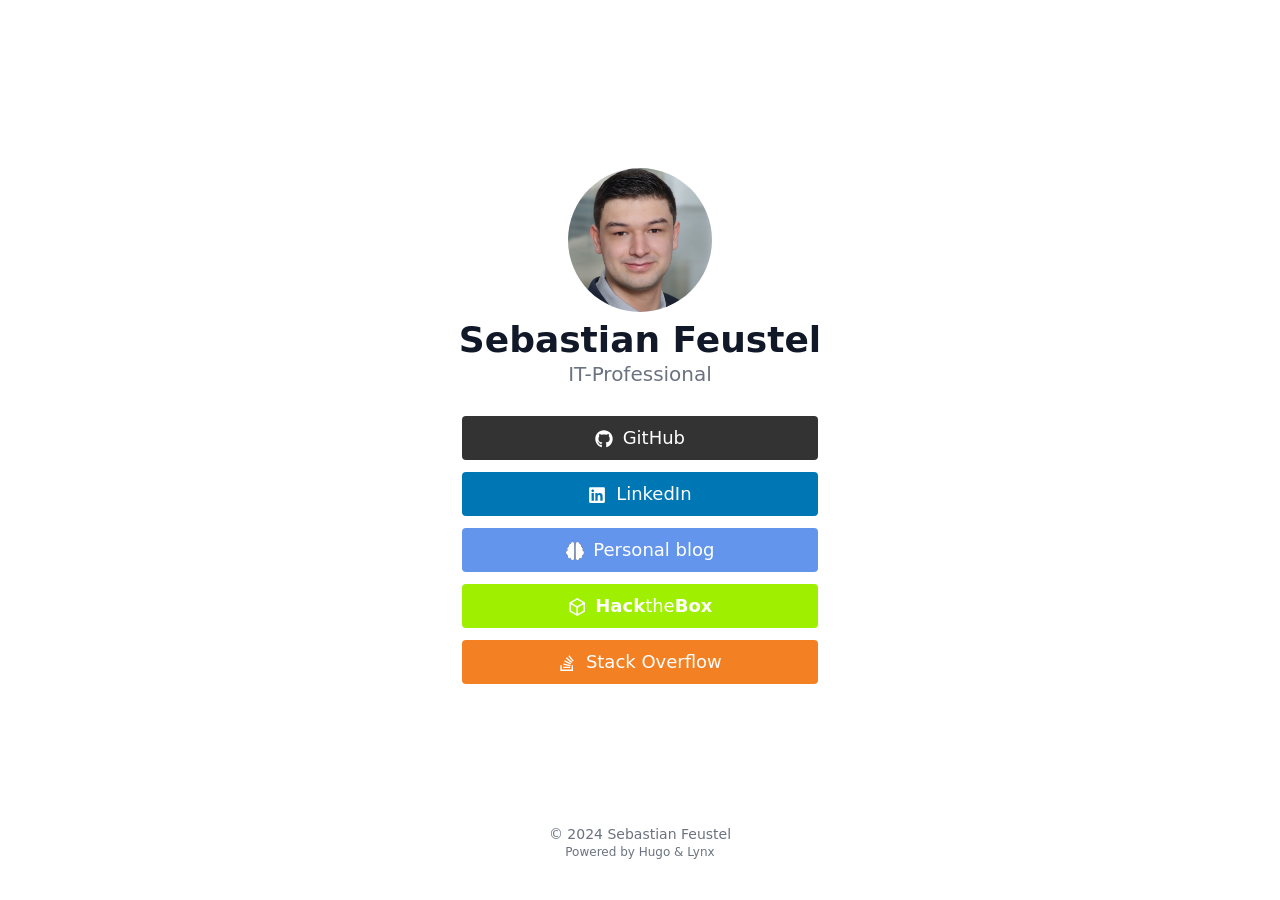
==== commit 8a07d3d4: "deploy: c8ff104851cbfbde4f42b068e8296666bd72e652" ====
--- a/index.html
+++ b/index.html
@@ -24,9 +24,9 @@
 <meta name=author content="Sebastian Feustel">
 <link href=https://github.com/53845714nF rel=me>
 <link href=https://www.linkedin.com/in/sebastian-feustel-842a1a1ab/ rel=me>
-<link href=https://stackoverflow.com/users/19719003/53845714nf rel=me>
 <link href=#ZgotmplZ rel=me>
 <link href=#ZgotmplZ rel=me>
+<link href=https://stackoverflow.com/users/19719003/53845714nf rel=me>
 </head>
 <body class="flex flex-col h-screen px-6 m-auto text-lg leading-7 bg-neutral max-w-7xl text-neutral-900 dark:bg-neutral-800 dark:text-white sm:px-14 md:px-24 lg:px-32">
 <main class=flex-grow>
@@ -51,20 +51,20 @@
 </span>
 </span>LinkedIn
 </a>
-<a class="link link-stack-overflow mb-3 min-w-full rounded py-2 text-lg sm:px-24" href=https://stackoverflow.com/users/19719003/53845714nf target=_blank rel="me noopener noreferrer"><span class=mr-1>
-<span class="relative inline-block align-text-bottom icon"><svg aria-hidden="true" focusable="false" data-prefix="fab" data-icon="stack-overflow" class="svg-inline--fa fa-stack-overflow fa-w-20" role="img" xmlns="http://www.w3.org/2000/svg" viewBox="0 0 384 512"><path fill="currentcolor" d="M290.7 311 95 269.7 86.8 309l195.7 41zm51-87L188.2 95.7l-25.5 30.8 153.5 128.3zm-31.2 39.7L129.2 179l-16.7 36.5L293.7 3e2zM262 32l-32 24 119.3 160.3 32-24zm20.5 328h-2e2v39.7h2e2zm39.7 80H42.7V320h-40v160h359.5V320h-40z"/></svg>
+<a class="link link-hackwiki mb-3 min-w-full rounded py-2 text-lg sm:px-24" href=https://www.hackwiki.de target=_blank rel="me noopener noreferrer"><span class=mr-1>
+<span class="relative inline-block align-text-bottom icon"><svg viewBox="0 0 512 512" id="svg4" sodipodi:docname="hackwiki.svg" inkscape:version="1.2.2 (b0a8486541, 2022-12-01)" xmlns:inkscape="http://www.inkscape.org/namespaces/inkscape" xmlns:sodipodi="http://sodipodi.sourceforge.net/DTD/sodipodi-0.dtd" xmlns="http://www.w3.org/2000/svg" xmlns:svg="http://www.w3.org/2000/svg"><defs id="defs8"/><sodipodi:namedview id="namedview6" pagecolor="#ffffff" bordercolor="#666666" borderopacity="1" inkscape:showpageshadow="2" inkscape:pageopacity="0" inkscape:pagecheckerboard="0" inkscape:deskcolor="#d1d1d1" showgrid="false" inkscape:zoom="1.8359375" inkscape:cx="256" inkscape:cy="256.27234" inkscape:window-width="1920" inkscape:window-height="1008" inkscape:window-x="0" inkscape:window-y="0" inkscape:window-maximized="1" inkscape:current-layer="svg4"/><path d="M184 0c30.9.0 56 25.1 56 56V456c0 30.9-25.1 56-56 56-28.9.0-52.7-21.9-55.7-50.1-5.2 1.4-10.7 2.1-16.3 2.1-35.3.0-64-28.7-64-64 0-7.4 1.3-14.6 3.6-21.2C21.4 367.4.0 338.2.0 304c0-31.9 18.7-59.5 45.8-72.3C37.1 220.8 32 207 32 192c0-30.7 21.6-56.3 50.4-62.6C80.8 123.9 80 118 80 112c0-29.9 20.6-55.1 48.3-62.1C131.3 21.9 155.1.0 184 0zM328 0c28.9.0 52.6 21.9 55.7 49.9C411.5 56.9 432 82 432 112c0 6-.8 11.9-2.4 17.4 28.8 6.2 50.4 31.9 50.4 62.6.0 15-5.1 28.8-13.8 39.7C493.3 244.5 512 272.1 512 304c0 34.2-21.4 63.4-51.6 74.8 2.3 6.6 3.6 13.8 3.6 21.2.0 35.3-28.7 64-64 64-5.6.0-11.1-.7-16.3-2.1-3 28.2-26.8 50.1-55.7 50.1-30.9.0-56-25.1-56-56V56c0-30.9 25.1-56 56-56z" id="path2"/><path style="fill:#fff;stroke-width:.544681" d="m181.37872 511.61745c-14.07745-.8523-25.9601-6.07844-36.07675-15.867-8.82254-8.53642-14.37584-19.2672-16.46644-31.81854-.18711-1.1234-.61639-2.04255-.95393-2.04255-.33755.0-2.71623.39633-5.28596.88073-6.90393 1.30142-19.17623.79985-26.370801-1.07777-6.018615-1.57072-14.839601-5.57887-20.020148-9.09691-4.410597-2.99518-11.795521-10.08077-15.273864-14.65476-3.817913-5.02052-8.897544-15.55378-10.646471-22.07682-1.338405-4.9919-1.461451-6.31114-1.47327-15.79574-.01192-9.56293.09877-10.76079 1.457366-15.7715.808645-2.98241 1.287775-5.56657 1.064735-5.74259-.22304-.17603-1.998719-1.04171-3.945953-1.92374-23.062322-10.44653-39.420179-30.58462-45.2967168-55.7646C.48515143 313.98694.09755043 298.84139 1.3340624 291.30711c1.8137992-11.05179 6.4950925-22.6741 13.0145356-32.31137 6.50653-9.61817 19.710568-21.28688 29.324964-25.91513l2.550159-1.22761-2.360411-3.31374c-4.975199-6.98458-9.110279-17.00588-10.694516-25.91798-1.014266-5.70574-.89019-16.64487.255225-22.50185 3.221857-16.4747 13.126514-31.45853 26.988642-40.82859 5.110523-3.45444 12.764955-7.08469 17.96279-8.51917 2.21458-.61117 4.105129-1.18984 4.201216-1.28592.09608-.0961-.183263-1.51139-.620773-3.14512-2.059977-7.69224-2.056905-19.69759.0073-28.60465 5.040635-21.750174 21.371126-39.468011 42.853726-46.49434l3.62545-1.185778.63191-3.649208C133.30577 21.97049 154.51284 2.6011767 179.1952.62909091 208.3055-1.6967804 233.82788 18.043869 238.86009 46.777731c1.20732 6.893824 1.20732 411.550719.0 418.444539-1.40229 8.00704-4.50374 15.61734-9.18556 22.53943-2.95472 4.36857-10.15607 11.47765-14.52562 14.33952-7.63112 4.99806-17.24278 8.54082-24.71719 9.11052-2.1332.16259-4.49132.35378-5.24025.42486-.74894.0711-2.46468.0625-3.81277-.0192z" id="path183"/><path style="fill:#fff;stroke-width:.544681" d="m322.92063 511.38238c-18.49696-1.46314-36.00519-13.41063-44.59191-30.42919-2.43601-4.82808-4.23407-10.27924-5.18883-15.73092-1.20732-6.89382-1.20732-411.550715.0-418.444539 2.09325-11.952436 7.348-21.897783 16.08195-30.437305 7.84069-7.6661411 17.42916-12.7826113 28.04212-14.9634554 5.41578-1.11288187 15.47494-1.15526638 20.98285-.088412 22.67807 4.3926289 40.39751 22.2934694 44.63847 45.0954434l.6745 3.626554 4.98607 1.726754c18.13441 6.280237 32.43943 20.205237 39.1829 38.141975 4.11465 10.944435 5.07956 26.139425 2.31536 36.461345-.43751 1.63373-.71686 3.04903-.62078 3.14512.0961.0961 1.98664.67475 4.20122 1.28592 5.01397 1.38374 12.99727 5.1244 17.91793 8.39565 13.90039 9.24096 24.3033 25.33538 27.2841 42.2114.92625 5.24409.92625 15.99847.0 21.24256-1.56823 8.87865-5.16437 17.67431-10.37928 25.38622l-2.61784 3.87133 2.52356 1.2147c5.96617 2.87176 13.53152 8.51228 19.71501 14.69899 9.55743 9.56241 15.41914 19.0132 19.57931 31.5676 3.18753 9.61919 3.99915 15.67093 3.64764 27.19806-.40711 13.35022-2.45387 21.72158-8.07411 33.02367-7.68336 15.45093-20.12785 27.77308-36.14239 35.78709-3.60295 1.80299-6.6091 3.33574-6.68033 3.40611-.0712.0704.53045 2.56158 1.33707 5.53602 1.35393 4.99266 1.46572 6.20303 1.45529 15.75702-.0104 9.53565-.12747 10.77697-1.48963 15.79574-1.77816 6.5515-6.87718 17.13966-10.63171 22.07682-3.47834 4.57399-10.86326 11.65958-15.27386 14.65476-5.14494 3.49385-13.78858 7.41777-19.93148 9.0482-7.46043 1.98012-19.0657 2.44942-26.67795 1.0788-2.88992-.52034-5.36249-.838-5.49458-.7059-.1321.13209-.49677 1.68944-.81039 3.46077-2.01664 11.39007-7.74817 22.112-16.18288 30.27317-12.07974 11.68799-26.87018 16.96932-43.7774 15.63193z" id="path185"/></svg>
 </span>
-</span>Stack Overflow
+</span>Personal blog
 </a>
 <a class="link link-hack-the-box mb-3 min-w-full rounded py-2 text-lg sm:px-24" href=https://app.hackthebox.com/profile/1563285 target=_blank rel="me noopener noreferrer"><span class=mr-1>
 <span class="relative inline-block align-text-bottom icon"><svg width="800" height="800" viewBox="0 0 1024 1024" id="svg6" sodipodi:docname="hack-the-box.svg" inkscape:version="1.2.2 (b0a8486541, 2022-12-01)" xmlns:inkscape="http://www.inkscape.org/namespaces/inkscape" xmlns:sodipodi="http://sodipodi.sourceforge.net/DTD/sodipodi-0.dtd" xmlns="http://www.w3.org/2000/svg" xmlns:svg="http://www.w3.org/2000/svg"><sodipodi:namedview id="namedview3080" pagecolor="#ffffff" bordercolor="#666666" borderopacity="1" inkscape:showpageshadow="2" inkscape:pageopacity="0" inkscape:pagecheckerboard="0" inkscape:deskcolor="#d1d1d1" showgrid="false" inkscape:zoom=".5875" inkscape:cx="481.70213" inkscape:cy="465.53191" inkscape:window-width="1920" inkscape:window-height="1008" inkscape:window-x="0" inkscape:window-y="0" inkscape:window-maximized="1" inkscape:current-layer="svg6"/><defs id="defs10"/><path d="m514.12993 6.6526996c5.73215-1.581283 11.66193-1.383623 17.59174-.790641 7.5111.790641 13.8362 5.5344814 20.359 9.0923694C683.52462 90.855893 814.96858 166.95502 946.61019 242.8565c12.65025 6.32512 21.94028 19.766 21.14962 34.39285v469.838c.39533 13.24324-7.90639 25.49816-19.17301 31.62564-134.2112 77.48275-268.4224 155.16316-402.6336 232.64591-12.05726 7.9064-28.66072 8.104-40.91564.5929C373.1983 935.85274 241.55668 859.7536 109.71739 783.45683c-6.52277-3.95321-13.638552-7.11577-18.580037-13.04558-6.12746-6.72044-9.290012-15.81281-8.894705-24.90517V275.47041C81.847341 262.42484 90.149054 250.16992 101.21801 244.04246 233.84793 167.54801 366.28018 90.855893 498.71244 14.361434 503.85161 11.5942 508.59545 8.2339716 514.12993 6.6526996zm7.70874 93.8885404c-2.96489.39532-5.53447 1.97659-8.10407 3.36022-91.31895 52.77524-182.63791 105.35282-273.7592 158.32573-10.87131 6.12746-10.87131 23.91686.39532 29.84666 91.51661 53.17056 183.23089 105.94582 274.94517 158.91872 5.73214 3.75553 13.63854 3.75553 19.37069.0 91.71427-52.9729 183.42855-105.74816 274.94517-158.91872 11.06897-5.9298 11.26664-23.7192.19766-29.84666-91.51661-52.97291-183.2309-105.94582-274.94518-158.91872-3.75553-2.56958-8.49938-3.557877-13.04556-2.76723zM178.10779 373.90513c-6.9181 2.56958-11.46428 10.08067-11.06896 17.39409v316.05846c-.19766 7.11577 4.15086 13.63856 10.27832 16.80111 91.31895 52.77525 182.44025 105.55049 273.7592 158.12808 11.26663 6.9181 26.88179-2.76725 26.09113-15.81281V550.21793c.19767-6.52279-3.16255-12.84791-8.69703-16.20814L194.51358 375.68406c-4.74385-2.96489-11.06897-4.34852-16.40579-1.77893zm681.53197-.19767c-8.10406 3.75554-15.4175 8.69706-23.3239 13.04558-84.59852 48.82204-169.19702 97.84173-253.79554 146.66378-6.32514 3.16256-10.08066 9.883-9.883 16.99876v316.05848c-.79065 13.04556 14.8245 22.73091 26.09113 16.01047 91.31896-52.77525 182.63792-105.55049 273.75921-158.12808 6.12746-2.96489 10.67365-9.68532 10.27832-16.60344V389.9156c.19768-11.46429-12.65025-20.55667-23.12622-16.20814z" style="fill:#fff;stroke-width:1.97661" id="path4"/></svg>
 </span>
 </span><b>Hack</b>the<b>Box</b>
 </a>
-<a class="link link-hackwiki mb-3 min-w-full rounded py-2 text-lg sm:px-24" href=https://www.hackwiki.de target=_blank rel="me noopener noreferrer"><span class=mr-1>
-<span class="relative inline-block align-text-bottom icon"><svg viewBox="0 0 512 512" id="svg4" sodipodi:docname="hackwiki.svg" inkscape:version="1.2.2 (b0a8486541, 2022-12-01)" xmlns:inkscape="http://www.inkscape.org/namespaces/inkscape" xmlns:sodipodi="http://sodipodi.sourceforge.net/DTD/sodipodi-0.dtd" xmlns="http://www.w3.org/2000/svg" xmlns:svg="http://www.w3.org/2000/svg"><defs id="defs8"/><sodipodi:namedview id="namedview6" pagecolor="#ffffff" bordercolor="#666666" borderopacity="1" inkscape:showpageshadow="2" inkscape:pageopacity="0" inkscape:pagecheckerboard="0" inkscape:deskcolor="#d1d1d1" showgrid="false" inkscape:zoom="1.8359375" inkscape:cx="256" inkscape:cy="256.27234" inkscape:window-width="1920" inkscape:window-height="1008" inkscape:window-x="0" inkscape:window-y="0" inkscape:window-maximized="1" inkscape:current-layer="svg4"/><path d="M184 0c30.9.0 56 25.1 56 56V456c0 30.9-25.1 56-56 56-28.9.0-52.7-21.9-55.7-50.1-5.2 1.4-10.7 2.1-16.3 2.1-35.3.0-64-28.7-64-64 0-7.4 1.3-14.6 3.6-21.2C21.4 367.4.0 338.2.0 304c0-31.9 18.7-59.5 45.8-72.3C37.1 220.8 32 207 32 192c0-30.7 21.6-56.3 50.4-62.6C80.8 123.9 80 118 80 112c0-29.9 20.6-55.1 48.3-62.1C131.3 21.9 155.1.0 184 0zM328 0c28.9.0 52.6 21.9 55.7 49.9C411.5 56.9 432 82 432 112c0 6-.8 11.9-2.4 17.4 28.8 6.2 50.4 31.9 50.4 62.6.0 15-5.1 28.8-13.8 39.7C493.3 244.5 512 272.1 512 304c0 34.2-21.4 63.4-51.6 74.8 2.3 6.6 3.6 13.8 3.6 21.2.0 35.3-28.7 64-64 64-5.6.0-11.1-.7-16.3-2.1-3 28.2-26.8 50.1-55.7 50.1-30.9.0-56-25.1-56-56V56c0-30.9 25.1-56 56-56z" id="path2"/><path style="fill:#fff;stroke-width:.544681" d="m181.37872 511.61745c-14.07745-.8523-25.9601-6.07844-36.07675-15.867-8.82254-8.53642-14.37584-19.2672-16.46644-31.81854-.18711-1.1234-.61639-2.04255-.95393-2.04255-.33755.0-2.71623.39633-5.28596.88073-6.90393 1.30142-19.17623.79985-26.370801-1.07777-6.018615-1.57072-14.839601-5.57887-20.020148-9.09691-4.410597-2.99518-11.795521-10.08077-15.273864-14.65476-3.817913-5.02052-8.897544-15.55378-10.646471-22.07682-1.338405-4.9919-1.461451-6.31114-1.47327-15.79574-.01192-9.56293.09877-10.76079 1.457366-15.7715.808645-2.98241 1.287775-5.56657 1.064735-5.74259-.22304-.17603-1.998719-1.04171-3.945953-1.92374-23.062322-10.44653-39.420179-30.58462-45.2967168-55.7646C.48515143 313.98694.09755043 298.84139 1.3340624 291.30711c1.8137992-11.05179 6.4950925-22.6741 13.0145356-32.31137 6.50653-9.61817 19.710568-21.28688 29.324964-25.91513l2.550159-1.22761-2.360411-3.31374c-4.975199-6.98458-9.110279-17.00588-10.694516-25.91798-1.014266-5.70574-.89019-16.64487.255225-22.50185 3.221857-16.4747 13.126514-31.45853 26.988642-40.82859 5.110523-3.45444 12.764955-7.08469 17.96279-8.51917 2.21458-.61117 4.105129-1.18984 4.201216-1.28592.09608-.0961-.183263-1.51139-.620773-3.14512-2.059977-7.69224-2.056905-19.69759.0073-28.60465 5.040635-21.750174 21.371126-39.468011 42.853726-46.49434l3.62545-1.185778.63191-3.649208C133.30577 21.97049 154.51284 2.6011767 179.1952.62909091 208.3055-1.6967804 233.82788 18.043869 238.86009 46.777731c1.20732 6.893824 1.20732 411.550719.0 418.444539-1.40229 8.00704-4.50374 15.61734-9.18556 22.53943-2.95472 4.36857-10.15607 11.47765-14.52562 14.33952-7.63112 4.99806-17.24278 8.54082-24.71719 9.11052-2.1332.16259-4.49132.35378-5.24025.42486-.74894.0711-2.46468.0625-3.81277-.0192z" id="path183"/><path style="fill:#fff;stroke-width:.544681" d="m322.92063 511.38238c-18.49696-1.46314-36.00519-13.41063-44.59191-30.42919-2.43601-4.82808-4.23407-10.27924-5.18883-15.73092-1.20732-6.89382-1.20732-411.550715.0-418.444539 2.09325-11.952436 7.348-21.897783 16.08195-30.437305 7.84069-7.6661411 17.42916-12.7826113 28.04212-14.9634554 5.41578-1.11288187 15.47494-1.15526638 20.98285-.088412 22.67807 4.3926289 40.39751 22.2934694 44.63847 45.0954434l.6745 3.626554 4.98607 1.726754c18.13441 6.280237 32.43943 20.205237 39.1829 38.141975 4.11465 10.944435 5.07956 26.139425 2.31536 36.461345-.43751 1.63373-.71686 3.04903-.62078 3.14512.0961.0961 1.98664.67475 4.20122 1.28592 5.01397 1.38374 12.99727 5.1244 17.91793 8.39565 13.90039 9.24096 24.3033 25.33538 27.2841 42.2114.92625 5.24409.92625 15.99847.0 21.24256-1.56823 8.87865-5.16437 17.67431-10.37928 25.38622l-2.61784 3.87133 2.52356 1.2147c5.96617 2.87176 13.53152 8.51228 19.71501 14.69899 9.55743 9.56241 15.41914 19.0132 19.57931 31.5676 3.18753 9.61919 3.99915 15.67093 3.64764 27.19806-.40711 13.35022-2.45387 21.72158-8.07411 33.02367-7.68336 15.45093-20.12785 27.77308-36.14239 35.78709-3.60295 1.80299-6.6091 3.33574-6.68033 3.40611-.0712.0704.53045 2.56158 1.33707 5.53602 1.35393 4.99266 1.46572 6.20303 1.45529 15.75702-.0104 9.53565-.12747 10.77697-1.48963 15.79574-1.77816 6.5515-6.87718 17.13966-10.63171 22.07682-3.47834 4.57399-10.86326 11.65958-15.27386 14.65476-5.14494 3.49385-13.78858 7.41777-19.93148 9.0482-7.46043 1.98012-19.0657 2.44942-26.67795 1.0788-2.88992-.52034-5.36249-.838-5.49458-.7059-.1321.13209-.49677 1.68944-.81039 3.46077-2.01664 11.39007-7.74817 22.112-16.18288 30.27317-12.07974 11.68799-26.87018 16.96932-43.7774 15.63193z" id="path185"/></svg>
+<a class="link link-stack-overflow mb-3 min-w-full rounded py-2 text-lg sm:px-24" href=https://stackoverflow.com/users/19719003/53845714nf target=_blank rel="me noopener noreferrer"><span class=mr-1>
+<span class="relative inline-block align-text-bottom icon"><svg aria-hidden="true" focusable="false" data-prefix="fab" data-icon="stack-overflow" class="svg-inline--fa fa-stack-overflow fa-w-20" role="img" xmlns="http://www.w3.org/2000/svg" viewBox="0 0 384 512"><path fill="currentcolor" d="M290.7 311 95 269.7 86.8 309l195.7 41zm51-87L188.2 95.7l-25.5 30.8 153.5 128.3zm-31.2 39.7L129.2 179l-16.7 36.5L293.7 3e2zM262 32l-32 24 119.3 160.3 32-24zm20.5 328h-2e2v39.7h2e2zm39.7 80H42.7V320h-40v160h359.5V320h-40z"/></svg>
 </span>
-</span>Hackwiki
+</span>Stack Overflow
 </a>
 </div>
 </article>
